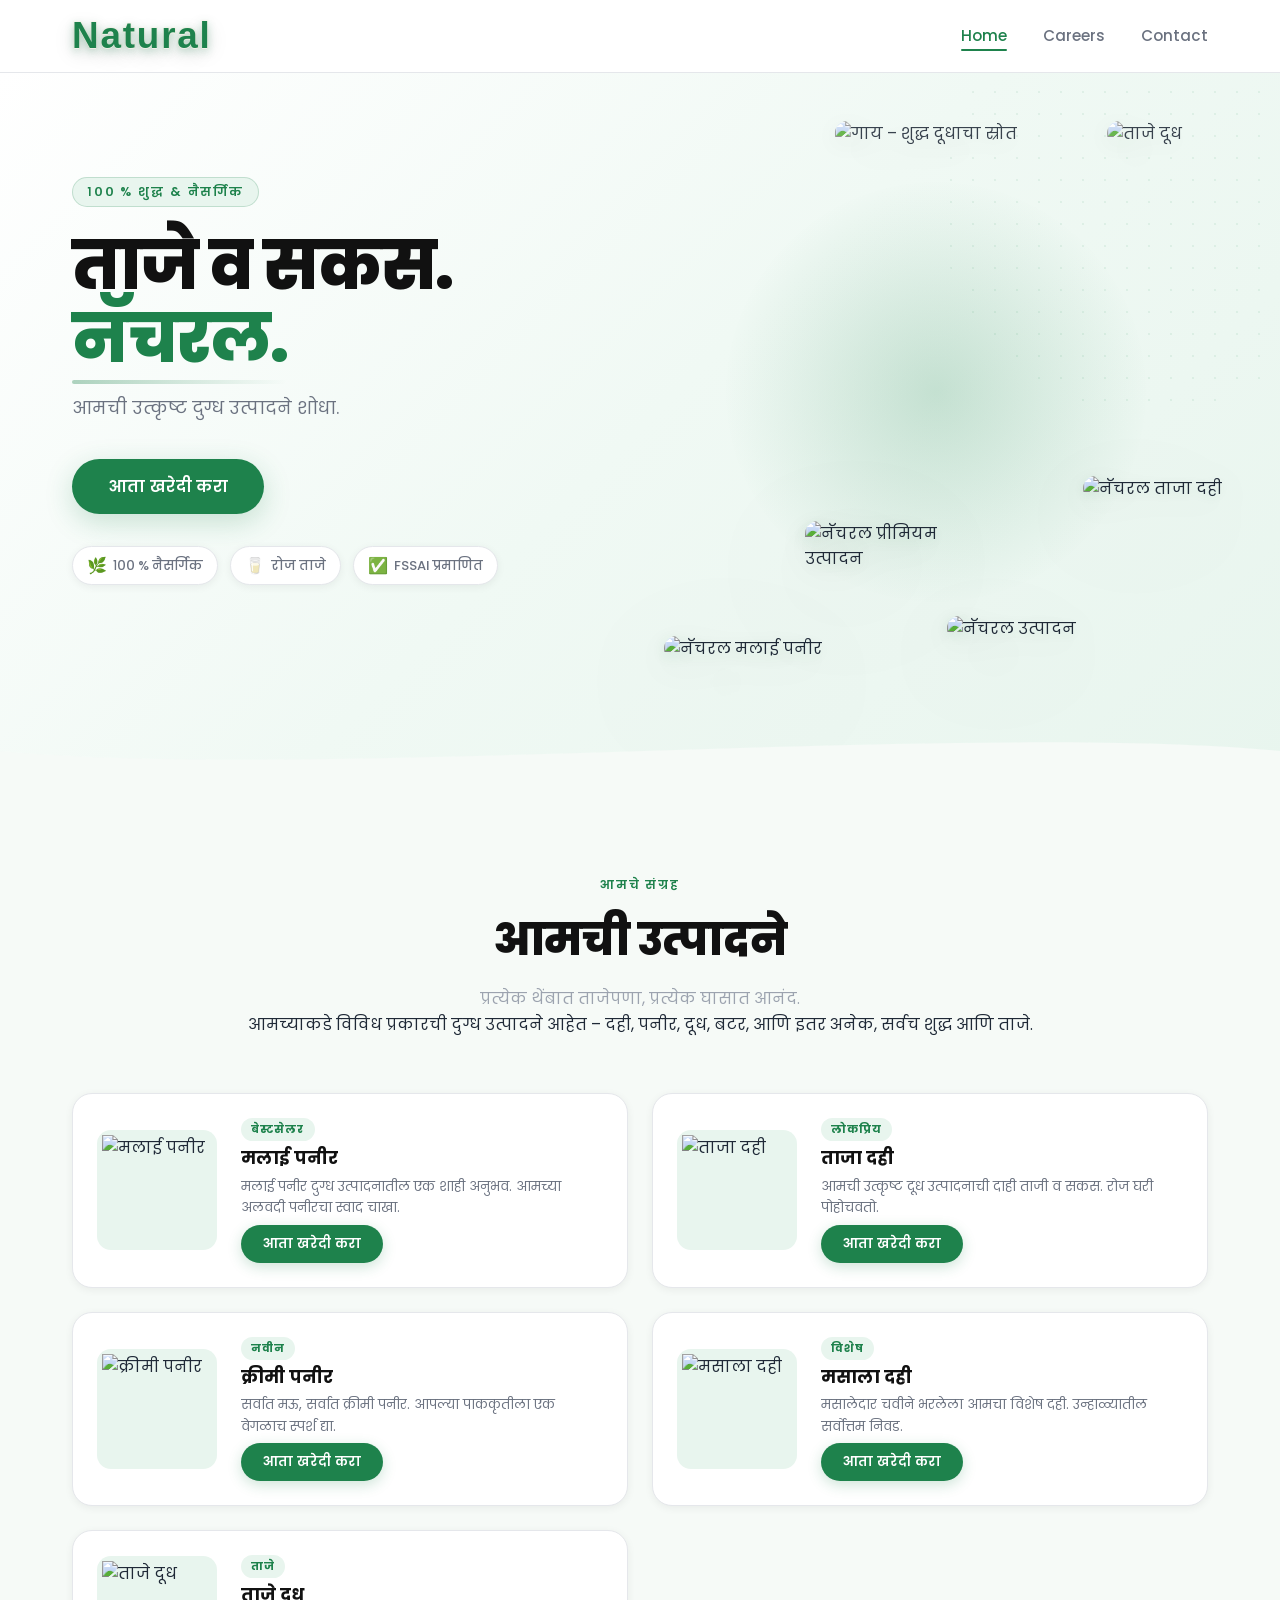
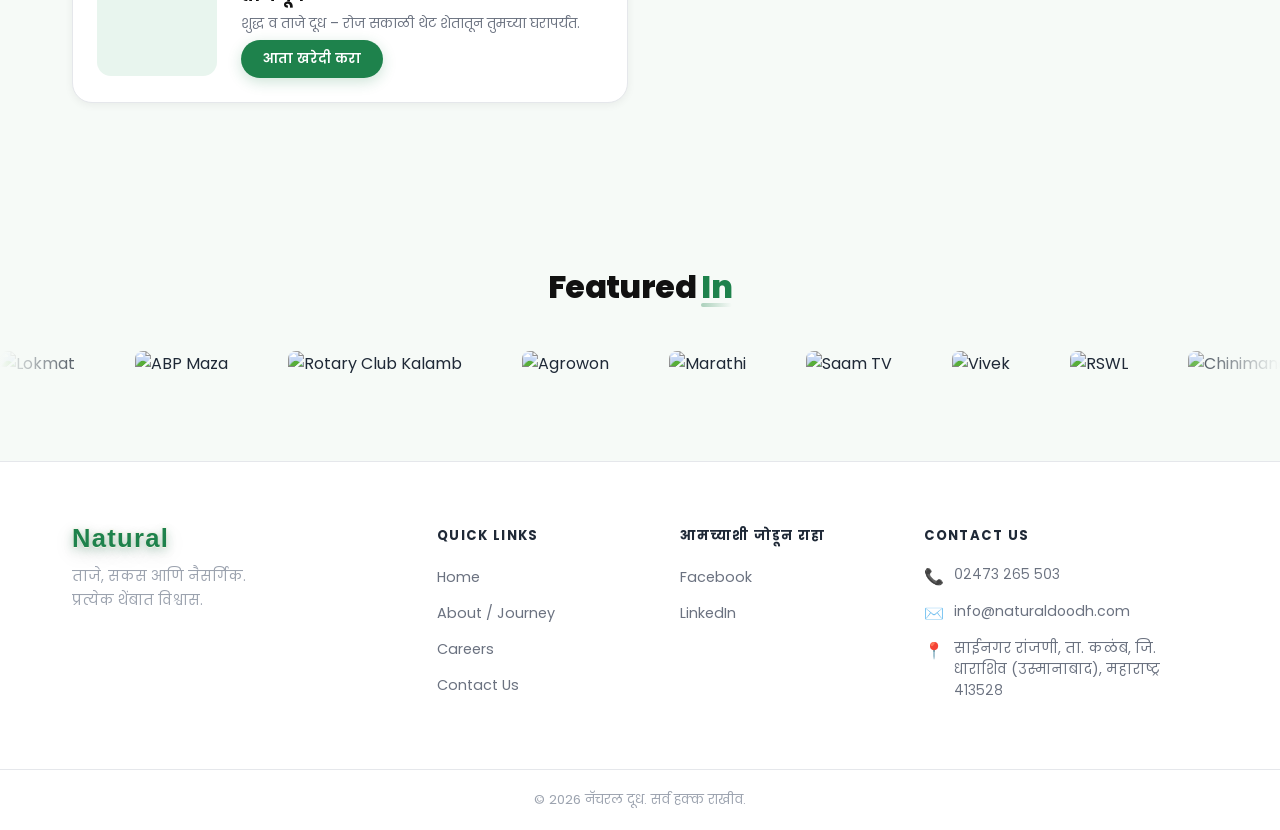
==== index.html @ a3e2d90e "Add files via upload" ====
<!DOCTYPE html>
<html lang="mr">

<head>
  <meta charset="UTF-8" />
  <meta name="viewport" content="width=device-width, initial-scale=1.0" />
  <title>नॅचरल दूध – ताजे व सकस दुग्ध उत्पादने</title>
  <meta name="description"
    content="नॅचरल दूध – ताजे, सकस आणि उत्कृष्ट दुग्ध उत्पादने. मलाई पनीर, ताजा दही आणि बरेच काही." />
  <link rel="preconnect" href="https://fonts.googleapis.com" />
  <link rel="preconnect" href="https://fonts.gstatic.com" crossorigin />
  <link href="https://fonts.googleapis.com/css2?family=Poppins:wght@300;400;500;600;700;800&display=swap"
    rel="stylesheet" />
  <link rel="stylesheet" href="styles.css" />

  <!-- Cloudflare Web Analytics -->
  <script defer src='https://static.cloudflareinsights.com/beacon.min.js'
    data-cf-beacon='{"token": "YOUR_ANALYTICS_TOKEN_HERE"}'></script>
  <!-- End Cloudflare Web Analytics -->
</head>

<body>

  <!-- ═══════════════════════════ HEADER ═══════════════════════════ -->
  <header class="header" id="header">
    <div class="container header-inner">
      <!-- Logo -->
      <a href="#" class="logo-wordmark" aria-label="Natural Milk Home">Natural</a>

      <!-- Nav -->
      <nav class="nav" aria-label="Primary navigation">
        <a href="index.html" class="nav-link active" id="nav-home">Home</a>
        <a href="careers.html" class="nav-link" id="nav-careers">Careers</a>
        <a href="inquiry.html" class="nav-link" id="nav-contact">Contact</a>
      </nav>
    </div>
  </header>

  <main>
    <!-- ═══════════════════════════ HERO ═══════════════════════════ -->
    <section class="hero" id="hero">
      <div class="container hero-inner">

        <!-- Left: Text -->
        <div class="hero-text" id="hero-text">
          <p class="hero-eyebrow">१०० % शुद्ध &amp; नैसर्गिक</p>
          <h1 class="hero-headline">
            ताजे व सकस.<br />
            <span class="hero-headline-accent">नॅचरल.</span>
          </h1>
          <p class="hero-sub">आमची उत्कृष्ट दुग्ध उत्पादने शोधा.</p>
          <a href="inquiry.html" class="btn-primary" id="hero-cta">आता खरेदी करा</a>

          <!-- Trust badges -->
          <div class="hero-badges">
            <div class="badge">
              <span class="badge-icon">🌿</span>
              <span>१०० % नैसर्गिक</span>
            </div>
            <div class="badge">
              <span class="badge-icon">🥛</span>
              <span>रोज ताजे</span>
            </div>
            <div class="badge">
              <span class="badge-icon">✅</span>
              <span>FSSAI प्रमाणित</span>
            </div>
          </div>
        </div>

        <!-- Right: Product imagery – 2 floating pouches + cow deco -->
        <div class="hero-visual" id="hero-visual">
          <!-- Ambient glow -->
          <div class="hero-glow"></div>

          <!-- Cow watermark / decorative element -->
          <div class="cow-deco" id="cow-deco">
            <img src="assets/cow.webp" alt="गाय – शुद्ध दूधाचा स्रोत" id="cow-img" loading="eager" />
          </div>

          <!-- Milk deco – next to cow -->
          <div class="cow-deco milk-deco" id="milk-deco">
            <img src="assets/milk_234.png" alt="ताजे दूध" id="milk-deco-img" loading="eager" />
          </div>

          <!-- Small pouch – back / upper right -->
          <div class="pouch-wrap pouch-small" id="pouch-small-wrap">
            <img src="assets/curd.png" alt="नॅचरल ताजा दही" class="pouch-img" id="pouch-small" loading="eager" />
          </div>

          <!-- Mid pouch – centre, upright -->
          <div class="pouch-wrap pouch-mid" id="pouch-mid-wrap">
            <img src="assets/pp.png" alt="नॅचरल प्रीमियम उत्पादन" class="pouch-img" id="pouch-mid" loading="eager" />
          </div>

          <!-- Extra pouch – 1234.png -->
          <div class="pouch-wrap pouch-extra" id="pouch-extra-wrap">
            <img src="assets/1234.png" alt="नॅचरल उत्पादन" class="pouch-img" id="pouch-extra" loading="eager" />
          </div>

          <!-- Big (primary) pouch – front / lower left -->
          <div class="pouch-wrap pouch-big" id="pouch-big-wrap">
            <img src="assets/malai.png" alt="नॅचरल मलाई पनीर" class="pouch-img" id="pouch-big" loading="eager" />
          </div>
        </div>

      </div>

      <!-- Decorative wave -->
      <div class="hero-wave" aria-hidden="true">
        <svg viewBox="0 0 1440 60" preserveAspectRatio="none" xmlns="http://www.w3.org/2000/svg">
          <path d="M0,30 C360,60 1080,0 1440,30 L1440,60 L0,60 Z" fill="#f6faf7" />
        </svg>
      </div>
    </section>

    <!-- ═══════════════════════════ PRODUCTS ═══════════════════════════ -->
    <section class="products" id="products">
      <div class="container">
        <div class="section-header">
          <p class="section-eyebrow">आमचे संग्रह</p>
          <h2 class="section-title" id="products-title">आमची उत्पादने</h2>
          <p class="section-sub">प्रत्येक थेंबात ताजेपणा, प्रत्येक घासात आनंद.</p>
          <p class="text-sm">आमच्याकडे विविध प्रकारची दुग्ध उत्पादने आहेत – दही, पनीर, दूध, बटर, आणि इतर अनेक, सर्वच
            शुद्ध आणि ताजे.</p>
        </div>

        <div class="products-grid" id="products-grid">

          <!-- Card 1 -->
          <article class="product-card" id="product-1">
            <div class="product-img-wrap">
              <img src="assets/malai.png" alt="मलाई पनीर" class="product-img" loading="lazy" />
            </div>
            <div class="product-info">
              <span class="product-tag">बेस्टसेलर</span>
              <h3 class="product-name">मलाई पनीर</h3>
              <p class="product-desc">मलाई पनीर दुग्ध उत्पादनातील एक शाही अनुभव. आमच्या अलवदी पनीरचा स्वाद चाखा.</p>
              <a href="inquiry.html" class="btn-product" id="buy-malai-paneer-1">आता खरेदी करा</a>
            </div>
          </article>

          <!-- Card 2 -->
          <article class="product-card" id="product-2">
            <div class="product-img-wrap">
              <img src="assets/curd.png" alt="ताजा दही" class="product-img" loading="lazy" />
            </div>
            <div class="product-info">
              <span class="product-tag">लोकप्रिय</span>
              <h3 class="product-name">ताजा दही</h3>
              <p class="product-desc">आमची उत्कृष्ट दूध उत्पादनाची दाही ताजी व सकस. रोज घरी पोहोचवतो.</p>
              <a href="inquiry.html" class="btn-product" id="buy-curd-1">आता खरेदी करा</a>
            </div>
          </article>

          <!-- Card 3 -->
          <article class="product-card" id="product-3">
            <div class="product-img-wrap">
              <img src="assets/malai.png" alt="क्रीमी पनीर" class="product-img" loading="lazy" />
            </div>
            <div class="product-info">
              <span class="product-tag">नवीन</span>
              <h3 class="product-name">क्रीमी पनीर</h3>
              <p class="product-desc">सर्वात मऊ, सर्वात क्रीमी पनीर. आपल्या पाककृतीला एक वेगळाच स्पर्श द्या.</p>
              <a href="inquiry.html" class="btn-product" id="buy-creamy-paneer">आता खरेदी करा</a>
            </div>
          </article>

          <!-- Card 4 -->
          <article class="product-card" id="product-4">
            <div class="product-img-wrap">
              <img src="assets/curd.png" alt="मसाला दही" class="product-img" loading="lazy" />
            </div>
            <div class="product-info">
              <span class="product-tag">विशेष</span>
              <h3 class="product-name">मसाला दही</h3>
              <p class="product-desc">मसालेदार चवीने भरलेला आमचा विशेष दही. उन्हाळ्यातील सर्वोत्तम निवड.</p>
              <a href="inquiry.html" class="btn-product" id="buy-masala-dahi">आता खरेदी करा</a>
            </div>
          </article>

          <!-- Card 5 -->
          <article class="product-card" id="product-5">
            <div class="product-img-wrap">
              <img src="assets/milk_234.png" alt="ताजे दूध" class="product-img" loading="lazy" />
            </div>
            <div class="product-info">
              <span class="product-tag">ताजे</span>
              <h3 class="product-name">ताजे दूध</h3>
              <p class="product-desc">शुद्ध व ताजे दूध – रोज सकाळी थेट शेतातून तुमच्या घरापर्यंत.</p>
              <a href="inquiry.html" class="btn-product" id="buy-milk-234">आता खरेदी करा</a>
            </div>
          </article>

        </div>
      </div>
    </section>
  </main>

  <!-- ═══════════════════════════ FEATURED IN ═══════════════════════════ -->
  <section class="featured-in">
    <div class="container text-center">
      <h2 class="section-title text-center" style="margin-bottom: 40px; font-size: 2rem;">Featured <span
          class="hero-headline-accent">In</span></h2>
    </div>
    <div class="marquee-wrapper">
      <div class="marquee-group">
        <img src="assets/lokmat.jpg" alt="Lokmat" class="featured-logo" />
        <img src="assets/abp_maza.jpg" alt="ABP Maza" class="featured-logo" />
        <img src="assets/rotaryculb_kalamb.jpg" alt="Rotary Club Kalamb" class="featured-logo" />
        <img src="assets/agrowon.jpg" alt="Agrowon" class="featured-logo" />
        <img src="assets/marathi.jpg" alt="Marathi" class="featured-logo" />
        <img src="assets/samtv.jpg" alt="Saam TV" class="featured-logo" />
        <img src="assets/vivek.jpg" alt="Vivek" class="featured-logo" />
        <img src="assets/rswl.jpg" alt="RSWL" class="featured-logo" />
        <img src="assets/chinimandi2.jpg" alt="Chinimandi" class="featured-logo" />
      </div>
      <div class="marquee-group" aria-hidden="true">
        <img src="assets/lokmat.jpg" alt="Lokmat" class="featured-logo" />
        <img src="assets/abp_maza.jpg" alt="ABP Maza" class="featured-logo" />
        <img src="assets/rotaryculb_kalamb.jpg" alt="Rotary Club Kalamb" class="featured-logo" />
        <img src="assets/agrowon.jpg" alt="Agrowon" class="featured-logo" />
        <img src="assets/marathi.jpg" alt="Marathi" class="featured-logo" />
        <img src="assets/samtv.jpg" alt="Saam TV" class="featured-logo" />
        <img src="assets/vivek.jpg" alt="Vivek" class="featured-logo" />
        <img src="assets/rswl.jpg" alt="RSWL" class="featured-logo" />
        <img src="assets/chinimandi2.jpg" alt="Chinimandi" class="featured-logo" />
      </div>
    </div>
  </section>

  <!-- ═══════════════════════════ FOOTER ═══════════════════════════ -->
  <footer class="footer" id="contact">
    <div class="container footer-inner">

      <div class="footer-brand">
        <a href="#" class="logo-wordmark footer-wordmark">Natural</a>
        <p class="footer-tagline">ताजे, सकस आणि नैसर्गिक.<br />प्रत्येक थेंबात विश्वास.</p>
      </div>

      <div class="footer-col">
        <h4 class="footer-heading">Quick Links</h4>
        <ul class="footer-links">
          <li><a href="index.html" id="footer-home">Home</a></li>
          <li><a href="journey.html" id="footer-about">About / Journey</a></li>
          <li><a href="careers.html" id="footer-careers">Careers</a></li>
          <li><a href="inquiry.html" id="footer-contact">Contact Us</a></li>
        </ul>
      </div>

      <div class="footer-col">
        <h4 class="footer-heading">आमच्याशी जोडून राहा</h4>
        <ul class="footer-links">
          <li><a href="https://www.facebook.com/NaturalDairyProduct/" target="_blank" rel="noopener"
              id="footer-facebook">Facebook</a></li>
          <li><a
              href="https://www.linkedin.com/company/natural-sugar-and-allied-industries-ltd-ranjani/?originalSubdomain=in"
              target="_blank" rel="noopener" id="footer-linkedin">LinkedIn</a></li>
        </ul>
      </div>

      <div class="footer-col">
        <h4 class="footer-heading">Contact Us</h4>
        <ul class="footer-contact-list">
          <li>
            <span class="contact-icon">📞</span>
            <a href="tel:02473265503" id="footer-phone">०२४७३ २६५ ५०३</a>
          </li>
          <li>
            <span class="contact-icon">✉️</span>
            <a href="mailto:info@naturaldoodh.com" id="footer-email">info@naturaldoodh.com</a>
          </li>
          <li>
            <span class="contact-icon">📍</span>
            <span>साईनगर रांजणी, ता. कळंब, जि. धाराशिव (उस्मानाबाद), महाराष्ट्र ४१३५२८</span>
          </li>
        </ul>
      </div>

    </div>

    <div class="footer-bottom">
      <div class="container">
        <p>&copy; 2026 नॅचरल दूध. सर्व हक्क राखीव.</p>
      </div>
    </div>
  </footer>

  <!-- Milk Drop Animation Script -->
  <script src="script.js"></script>
</body>

</html>
---- styles.css ----
/* ══════════════════════════════════════════════════
   नॅचरल दूध – Premium Dairy Landing Page Styles
   ══════════════════════════════════════════════════ */

/* ─── TOKENS ─────────────────────────────────────── */
:root {
  --green: #1E824C;
  --green-dark: #166038;
  --green-light: #e8f5ee;
  --green-glow: rgba(30, 130, 76, 0.18);
  --brown: #7C5842;
  --brown-light: #f5ede6;
  --white: #ffffff;
  --off-white: #f6faf7;
  --grey-100: #f3f4f6;
  --grey-200: #e5e7eb;
  --grey-400: #9ca3af;
  --grey-600: #6b7280;
  --grey-800: #1f2937;
  --black: #111111;

  --font: 'Poppins', 'Noto Sans Devanagari', sans-serif;
  --radius-sm: 8px;
  --radius-md: 14px;
  --radius-lg: 20px;
  --radius-pill: 50px;

  --shadow-sm: 0 2px 8px rgba(0, 0, 0, .06);
  --shadow-md: 0 8px 30px rgba(0, 0, 0, .10);
  --shadow-green: 0 8px 28px rgba(30, 130, 76, .22);
  --shadow-float: 0 20px 60px rgba(0, 0, 0, .14), 0 6px 18px rgba(0, 0, 0, .08);

  --transition: 0.28s cubic-bezier(.4, 0, .2, 1);
  --max-w: 1200px;
}

/* ─── RESET & BASE ────────────────────────────────── */
*,
*::before,
*::after {
  box-sizing: border-box;
  margin: 0;
  padding: 0;
}

html {
  scroll-behavior: smooth;
  font-size: 16px;
}

body {
  font-family: var(--font);
  background: var(--white);
  color: var(--grey-800);
  -webkit-font-smoothing: antialiased;
  overflow-x: hidden;
}

img {
  display: block;
  max-width: 100%;
}

a {
  text-decoration: none;
  color: inherit;
}

ul {
  list-style: none;
}

/* ─── CONTAINER ──────────────────────────────────── */
.container {
  width: 100%;
  max-width: var(--max-w);
  margin: 0 auto;
  padding: 0 32px;
}

/* ─── BUTTONS ─────────────────────────────────────── */
.btn-primary {
  display: inline-flex;
  align-items: center;
  gap: 8px;
  padding: 15px 36px;
  background: var(--green);
  color: var(--white);
  border-radius: var(--radius-pill);
  font-size: 1rem;
  font-weight: 600;
  letter-spacing: .02em;
  box-shadow: var(--shadow-green);
  transition: background var(--transition), transform var(--transition), box-shadow var(--transition);
  cursor: pointer;
}

.btn-primary:hover {
  background: var(--green-dark);
  transform: translateY(-2px);
  box-shadow: 0 12px 36px rgba(30, 130, 76, .35);
}

.btn-primary:active {
  transform: translateY(0);
}

.btn-product {
  display: inline-block;
  padding: 9px 22px;
  background: var(--green);
  color: var(--white);
  border-radius: var(--radius-pill);
  font-size: .82rem;
  font-weight: 600;
  letter-spacing: .02em;
  box-shadow: 0 4px 14px rgba(30, 130, 76, .22);
  transition: background var(--transition), transform var(--transition);
  margin-top: auto;
  align-self: flex-start;
}

.btn-product:hover {
  background: var(--green-dark);
  transform: translateY(-2px);
}

/* Vacancy Button & Animation */
.vacancy-btn-wrap {
  margin-top: 32px;
}

.btn-vacancy {
  font-family: Impact, 'Arial Narrow', Arial, sans-serif;
  letter-spacing: 1px;
  font-size: 1.25rem;
  text-transform: uppercase;
  padding: 12px 36px;
  animation: pulseVacancy 2s infinite ease-in-out;
}

@keyframes pulseVacancy {
  0% {
    transform: scale(1);
    box-shadow: 0 0 0 0 rgba(30, 130, 76, 0.4);
  }

  50% {
    transform: scale(1.05);
    box-shadow: 0 0 0 15px rgba(30, 130, 76, 0);
  }

  100% {
    transform: scale(1);
    box-shadow: 0 0 0 0 rgba(30, 130, 76, 0);
  }
}

/* ══════════════════════════════════════════════════
   HEADER
   ══════════════════════════════════════════════════ */
.header {
  position: sticky;
  top: 0;
  z-index: 100;
  background: rgba(255, 255, 255, .88);
  -webkit-backdrop-filter: blur(16px);
  backdrop-filter: blur(16px);
  border-bottom: 1px solid var(--grey-200);
  transition: box-shadow var(--transition);
}

.header:hover {
  box-shadow: var(--shadow-sm);
}

.header-inner {
  display: flex;
  align-items: center;
  justify-content: space-between;
  height: 72px;
}

/* Logo wordmark */
.logo-wordmark {
  font-family: Impact, 'Arial Narrow', Arial, sans-serif;
  font-size: 2.3rem;
  font-weight: 900;
  color: var(--green);
  letter-spacing: .05em;
  line-height: 1;
  text-decoration: none;
  /* Milky white border around letters */
  -webkit-text-stroke: 2.5px rgba(255, 252, 245, 0.95);
  paint-order: stroke fill;
  /* Layered drop shadow for depth */
  text-shadow:
    0 1px 0 rgba(255, 252, 245, 0.6),
    0 3px 8px rgba(30, 130, 76, 0.35),
    0 6px 20px rgba(0, 0, 0, 0.18);
  transition: color var(--transition), text-shadow var(--transition);
}

.logo-wordmark:hover {
  color: var(--green-dark);
  text-shadow:
    0 1px 0 rgba(255, 252, 245, 0.6),
    0 4px 12px rgba(30, 130, 76, 0.45),
    0 8px 24px rgba(0, 0, 0, 0.22);
}

.footer-wordmark {
  font-size: 1.6rem;
  display: inline-block;
  margin-bottom: 12px;
}

.logo-icon {
  flex-shrink: 0;
  filter: drop-shadow(0 2px 6px rgba(30, 130, 76, .25));
}

.logo-text {
  display: flex;
  flex-direction: column;
  line-height: 1.1;
}

.logo-main {
  font-size: 1.2rem;
  font-weight: 800;
  color: var(--green);
  letter-spacing: -.01em;
}

.logo-sub {
  font-size: .78rem;
  font-weight: 500;
  color: var(--brown);
  letter-spacing: .04em;
  text-transform: uppercase;
}

/* Nav */
.nav {
  display: flex;
  align-items: center;
  gap: 36px;
}

.nav-link {
  font-size: .95rem;
  font-weight: 500;
  color: var(--grey-600);
  position: relative;
  padding-bottom: 2px;
  transition: color var(--transition);
}

.nav-link::after {
  content: '';
  position: absolute;
  bottom: -2px;
  left: 0;
  width: 0;
  height: 2px;
  border-radius: 2px;
  background: var(--green);
  transition: width var(--transition);
}

.nav-link:hover,
.nav-link.active {
  color: var(--green);
}

.nav-link:hover::after,
.nav-link.active::after {
  width: 100%;
}

/* ══════════════════════════════════════════════════
   HERO
   ══════════════════════════════════════════════════ */
.hero {
  position: relative;
  background: linear-gradient(135deg, #ffffff 0%, #f0f9f4 50%, #e8f5ee 100%);
  padding: 28px 0 0;
  overflow: hidden;
}

.hero-inner {
  display: grid;
  grid-template-columns: 1fr 1fr;
  align-items: center;
  gap: 48px;
  min-height: 580px;
  padding-bottom: 60px;
}

/* Hero Text */
.hero-eyebrow {
  display: inline-block;
  font-size: .78rem;
  font-weight: 600;
  letter-spacing: .15em;
  text-transform: uppercase;
  color: var(--green);
  background: var(--green-light);
  border: 1px solid rgba(30, 130, 76, .2);
  padding: 5px 14px;
  border-radius: var(--radius-pill);
  margin-bottom: 22px;
}

.hero-headline {
  font-size: clamp(2.6rem, 5.5vw, 4.2rem);
  font-weight: 800;
  line-height: 1.1;
  color: var(--black);
  letter-spacing: -.02em;
  margin-bottom: 18px;
}

.hero-headline-accent {
  color: var(--green);
  position: relative;
}

.hero-headline-accent::after {
  content: '';
  position: absolute;
  bottom: 2px;
  left: 0;
  width: 100%;
  height: 4px;
  background: linear-gradient(90deg, var(--green), transparent);
  border-radius: 4px;
  opacity: .35;
}

.hero-sub {
  font-size: 1.1rem;
  color: var(--grey-600);
  font-weight: 400;
  margin-bottom: 36px;
  line-height: 1.65;
  max-width: 420px;
}

/* Trust badges */
.hero-badges {
  display: flex;
  flex-wrap: wrap;
  gap: 12px;
  margin-top: 32px;
}

.badge {
  display: flex;
  align-items: center;
  gap: 6px;
  font-size: .82rem;
  font-weight: 500;
  color: var(--grey-600);
  background: var(--white);
  border: 1px solid var(--grey-200);
  border-radius: var(--radius-pill);
  padding: 6px 14px;
  box-shadow: var(--shadow-sm);
}

.badge-icon {
  font-size: 1rem;
}

/* ─── HERO VISUAL: 2 floating pouches + cow deco ──── */
.hero-visual {
  position: relative;
  display: flex;
  align-items: flex-end;
  justify-content: center;
  height: 560px;
  perspective: 1200px;
}

/* Ambient radial glow behind products */
.hero-glow {
  position: absolute;
  width: 420px;
  height: 420px;
  background: radial-gradient(ellipse,
      rgba(30, 130, 76, .20) 0%,
      rgba(30, 130, 76, .06) 50%,
      transparent 72%);
  border-radius: 50%;
  top: 52%;
  left: 50%;
  transform: translate(-50%, -50%);
  pointer-events: none;
  animation: pulseGlow 4.5s ease-in-out infinite;
  z-index: 0;
}

@keyframes pulseGlow {

  0%,
  100% {
    opacity: .75;
    transform: translate(-50%, -50%) scale(1);
  }

  50% {
    opacity: 1;
    transform: translate(-50%, -50%) scale(1.14);
  }
}

/* ── Cow decorative element ─────────────────────── */
.cow-deco {
  position: absolute;
  top: 20px;
  left: 50%;
  transform: translateX(-46%);
  z-index: 1;
  animation: floatCow 6s ease-in-out infinite;
  pointer-events: none;
}

.cow-deco img {
  width: 220px;
  object-fit: contain;
  opacity: 0.88;
  filter:
    drop-shadow(0 18px 40px rgba(30, 130, 76, .18)) drop-shadow(0 6px 14px rgba(0, 0, 0, .10));
  border-radius: 18px;
}

@keyframes floatCow {

  0%,
  100% {
    transform: translateX(-46%) translateY(0px) rotate(-1deg);
  }

  50% {
    transform: translateX(-46%) translateY(-10px) rotate(1deg);
  }
}

/* ── Milk deco – beside the cow ─────────────────── */
.milk-deco {
  top: 20px;
  left: 50%;
  transform: translateX(95%);
  animation-name: floatMilkDeco;
  animation-duration: 6.4s;
  animation-delay: 0.6s;
}

.milk-deco img {
  width: 180px;
}

@keyframes floatMilkDeco {

  0%,
  100% {
    transform: translateX(95%) translateY(0px) rotate(1deg);
  }

  50% {
    transform: translateX(95%) translateY(-10px) rotate(-1deg);
  }
}

/* ── Shared pouch wrapper ───────────────────────── */
.pouch-wrap {
  position: absolute;
  bottom: 0;
  transform-origin: bottom center;
}

/* ── BIG pouch – slot 1 of 4, far left ─────────────
   malai.png · largest · bottom: 0 (lowest) */
.pouch-big {
  left: 0%;
  bottom: 0;
  z-index: 4;
  animation: floatBig 5s ease-in-out infinite;
}

.pouch-big .pouch-img {
  width: 200px;
  filter:
    drop-shadow(0 36px 64px rgba(0, 0, 0, .28)) drop-shadow(0 12px 24px rgba(0, 0, 0, .16)) drop-shadow(0 4px 8px rgba(30, 130, 76, .12));
  border-radius: 14px;
}

@keyframes floatBig {

  0%,
  100% {
    transform: translateY(0px) rotate(-3deg);
  }

  50% {
    transform: translateY(-20px) rotate(-1deg);
  }
}

/* ── SMALL pouch – slot 4 of 4, far right ─────────
   curd.png · raised higher & bigger in proportion */
.pouch-small {
  left: 77%;
  bottom: 160px;
  z-index: 1;
  animation: floatSmall 5.6s ease-in-out infinite 0.8s;
}

.pouch-small .pouch-img {
  width: 195px;
  filter:
    drop-shadow(0 30px 56px rgba(0, 0, 0, .24)) drop-shadow(0 10px 20px rgba(0, 0, 0, .13)) drop-shadow(0 3px 6px rgba(30, 130, 76, .10));
  border-radius: 14px;
}

@keyframes floatSmall {

  0%,
  100% {
    transform: translateY(0px) rotate(8deg);
  }

  50% {
    transform: translateY(-14px) rotate(10deg);
  }
}

/* ── MID pouch – slot 2 of 4, left-centre ─────────
   pp.png · raised high (bottom: 90px) */
.pouch-mid {
  left: 26%;
  bottom: 90px;
  z-index: 3;
  animation: floatMid 4.8s ease-in-out infinite 1.4s;
}

.pouch-mid .pouch-img {
  width: 175px;
  filter:
    drop-shadow(0 30px 56px rgba(0, 0, 0, .25)) drop-shadow(0 10px 20px rgba(0, 0, 0, .14)) drop-shadow(0 4px 8px rgba(30, 130, 76, .11));
  border-radius: 13px;
}

@keyframes floatMid {

  0%,
  100% {
    transform: translateY(0px) rotate(-1deg);
  }

  50% {
    transform: translateY(-18px) rotate(1deg);
  }
}

/* ── EXTRA pouch – slot 3 of 4, right-centre ──────
   1234.png · low again (bottom: 20px) */
.pouch-extra {
  left: 52%;
  bottom: 20px;
  z-index: 2;
  animation: floatExtra 5.2s ease-in-out infinite 2s;
}

.pouch-extra .pouch-img {
  width: 165px;
  filter:
    drop-shadow(0 28px 52px rgba(0, 0, 0, .24)) drop-shadow(0 9px 18px rgba(0, 0, 0, .13)) drop-shadow(0 3px 7px rgba(30, 130, 76, .10));
  border-radius: 12px;
}

@keyframes floatExtra {

  0%,
  100% {
    transform: translateY(0px) rotate(5deg);
  }

  50% {
    transform: translateY(-14px) rotate(3deg);
  }
}

/* Decorative dots pattern */
.hero::before {
  content: '';
  position: absolute;
  right: -80px;
  top: -80px;
  width: 420px;
  height: 420px;
  background-image: radial-gradient(circle, rgba(30, 130, 76, .08) 1.5px, transparent 1.5px);
  background-size: 22px 22px;
  border-radius: 50%;
  pointer-events: none;
}

/* Hero Wave */
.hero-wave {
  position: relative;
  margin-top: 0;
  line-height: 0;
}

.hero-wave svg {
  width: 100%;
  height: 60px;
  display: block;
}

/* ══════════════════════════════════════════════════
   PRODUCTS
   ══════════════════════════════════════════════════ */
.products {
  background: var(--off-white);
  padding: 90px 0 100px;
}

/* Section Header */
.section-header {
  text-align: center;
  margin-bottom: 56px;
}

.section-eyebrow {
  display: inline-block;
  font-size: .78rem;
  font-weight: 600;
  letter-spacing: .15em;
  text-transform: uppercase;
  color: var(--green);
  margin-bottom: 12px;
}

.section-title {
  font-size: clamp(1.9rem, 4vw, 2.8rem);
  font-weight: 800;
  color: var(--black);
  letter-spacing: -.02em;
  margin-bottom: 12px;
}

.section-sub {
  font-size: 1rem;
  color: var(--grey-400);
  max-width: 460px;
  margin: 0 auto;
  line-height: 1.7;
}

/* Products Grid: 2 columns */
.products-grid {
  display: grid;
  grid-template-columns: 1fr 1fr;
  gap: 24px;
}

/* Product Card — horizontal layout */
.product-card {
  display: flex;
  align-items: center;
  gap: 24px;
  background: var(--white);
  border-radius: var(--radius-lg);
  padding: 24px;
  box-shadow: var(--shadow-sm);
  border: 1px solid var(--grey-200);
  transition: transform var(--transition), box-shadow var(--transition);
  overflow: hidden;
  position: relative;
}

.product-card::before {
  content: '';
  position: absolute;
  top: 0;
  left: 0;
  width: 4px;
  height: 100%;
  background: linear-gradient(180deg, var(--green), transparent);
  border-radius: 4px 0 0 4px;
  opacity: 0;
  transition: opacity var(--transition);
}

.product-card:hover {
  transform: translateY(-6px);
  box-shadow: var(--shadow-md), 0 0 0 1px rgba(30, 130, 76, .12);
}

.product-card:hover::before {
  opacity: 1;
}

.product-img-wrap {
  flex-shrink: 0;
  width: 120px;
  height: 120px;
  border-radius: var(--radius-md);
  background: var(--green-light);
  display: flex;
  align-items: center;
  justify-content: center;
  overflow: hidden;
  transition: transform var(--transition);
}

.product-card:hover .product-img-wrap {
  transform: scale(1.04);
}

.product-img {
  width: 110px;
  height: 110px;
  object-fit: contain;
  transition: transform var(--transition);
}

.product-card:hover .product-img {
  transform: scale(1.07);
}

.product-info {
  display: flex;
  flex-direction: column;
  gap: 6px;
  flex: 1;
  min-width: 0;
}

.product-tag {
  display: inline-block;
  font-size: .7rem;
  font-weight: 700;
  letter-spacing: .1em;
  text-transform: uppercase;
  color: var(--green);
  background: var(--green-light);
  border-radius: var(--radius-pill);
  padding: 3px 10px;
  align-self: flex-start;
}

.product-name {
  font-size: 1.1rem;
  font-weight: 700;
  color: var(--black);
  line-height: 1.3;
}

.product-desc {
  font-size: .83rem;
  color: var(--grey-600);
  line-height: 1.6;
  display: -webkit-box;
  -webkit-line-clamp: 2;
  -webkit-box-orient: vertical;
  overflow: hidden;
}

/* ══════════════════════════════════════════════════
   FOOTER
   ══════════════════════════════════════════════════ */
.footer {
  background: var(--white);
  border-top: 1px solid var(--grey-200);
  padding-top: 64px;
}

.footer-inner {
  display: grid;
  grid-template-columns: 1.6fr 1fr 1fr 1.4fr;
  gap: 40px;
  padding-bottom: 56px;
}

.footer-brand .logo {
  margin-bottom: 16px;
}

.footer-tagline {
  font-size: .88rem;
  color: var(--grey-400);
  line-height: 1.75;
}

.footer-heading {
  font-size: .82rem;
  font-weight: 700;
  letter-spacing: .1em;
  text-transform: uppercase;
  color: var(--grey-800);
  margin-bottom: 18px;
}

.footer-links li+li {
  margin-top: 11px;
}

.footer-links a {
  font-size: .9rem;
  color: var(--grey-600);
  transition: color var(--transition);
}

.footer-links a:hover {
  color: var(--green);
}

.footer-contact-list li {
  display: flex;
  align-items: flex-start;
  gap: 10px;
  font-size: .88rem;
  color: var(--grey-600);
  margin-bottom: 12px;
}

.footer-contact-list a {
  color: var(--grey-600);
  transition: color var(--transition);
}

.footer-contact-list a:hover {
  color: var(--green);
}

.contact-icon {
  flex-shrink: 0;
  font-size: 1rem;
}

.footer-bottom {
  border-top: 1px solid var(--grey-200);
  padding: 20px 0;
}

.footer-bottom p {
  font-size: .82rem;
  color: var(--grey-400);
  text-align: center;
}

/* ══════════════════════════════════════════════════
   INNER PAGES: PAGE HERO
   ══════════════════════════════════════════════════ */
.page-hero {
  position: relative;
  background: linear-gradient(135deg, #ffffff 0%, #f0f9f4 50%, #e8f5ee 100%);
  padding: 60px 0 0;
  overflow: hidden;
}

/* ══════════════════════════════════════════════════
   INQUIRY PAGE
   ══════════════════════════════════════════════════ */
.contact-section {
  padding: 80px 0 100px;
  background: var(--off-white);
}

.contact-grid {
  display: grid;
  grid-template-columns: 1.3fr 1fr;
  gap: 40px;
}

.contact-info-card,
.contact-form-card {
  background: var(--white);
  border-radius: var(--radius-lg);
  padding: 40px;
  box-shadow: var(--shadow-sm);
  border: 1px solid var(--grey-200);
}

.form-title {
  font-size: 1.8rem;
  font-weight: 800;
  color: var(--black);
  margin-bottom: 12px;
}

.form-desc {
  font-size: .95rem;
  color: var(--grey-600);
  margin-bottom: 32px;
  line-height: 1.6;
}

.contact-detail-list {
  display: flex;
  flex-direction: column;
  gap: 24px;
}

.detail-item {
  display: flex;
  align-items: flex-start;
  gap: 16px;
}

.detail-icon {
  font-size: 1.5rem;
  background: var(--green-light);
  width: 48px;
  height: 48px;
  display: flex;
  align-items: center;
  justify-content: center;
  border-radius: 50%;
  flex-shrink: 0;
}

.detail-item h4 {
  font-size: 1rem;
  font-weight: 600;
  color: var(--grey-800);
  margin-bottom: 4px;
}

.detail-item p,
.detail-item a {
  font-size: .9rem;
  color: var(--grey-600);
  line-height: 1.6;
}

.detail-item a:hover {
  color: var(--green);
}

/* Forms */
.inquiry-form {
  display: flex;
  flex-direction: column;
  gap: 20px;
}

.form-row {
  display: grid;
  grid-template-columns: 1fr 1fr;
  gap: 20px;
}

.form-group {
  display: flex;
  flex-direction: column;
  gap: 8px;
}

.form-group label {
  font-size: .88rem;
  font-weight: 600;
  color: var(--grey-800);
}

.form-group input,
.form-group select,
.form-group textarea {
  width: 100%;
  padding: 14px 16px;
  border: 1px solid var(--grey-200);
  border-radius: var(--radius-sm);
  background: var(--off-white);
  font-family: inherit;
  font-size: .95rem;
  color: var(--grey-800);
  outline: none;
  transition: border-color var(--transition), box-shadow var(--transition), background var(--transition);
}

.form-group input:focus,
.form-group select:focus,
.form-group textarea:focus {
  background: var(--white);
  border-color: var(--green);
  box-shadow: 0 0 0 4px var(--green-glow);
}

.w-full {
  width: 100%;
  justify-content: center;
  margin-top: 10px;
}

/* ══════════════════════════════════════════════════
   CAREERS PAGE
   ══════════════════════════════════════════════════ */
.careers-section {
  padding: 80px 0 100px;
  background: var(--off-white);
}

.careers-header {
  margin-bottom: 48px;
}

.jobs-grid {
  display: grid;
  grid-template-columns: repeat(auto-fill, minmax(340px, 1fr));
  gap: 24px;
  margin-bottom: 80px;
}

.job-card {
  background: var(--white);
  border-radius: var(--radius-lg);
  padding: 32px;
  box-shadow: var(--shadow-sm);
  border: 1px solid var(--grey-200);
  display: flex;
  flex-direction: column;
  transition: transform var(--transition), box-shadow var(--transition);
}

.job-card:hover {
  transform: translateY(-6px);
  box-shadow: var(--shadow-md), 0 0 0 1px rgba(30, 130, 76, .12);
}

.job-card-header {
  display: flex;
  justify-content: space-between;
  align-items: center;
  margin-bottom: 20px;
}

.job-location {
  font-size: .85rem;
  font-weight: 500;
  color: var(--grey-600);
}

.job-title {
  font-size: 1.3rem;
  font-weight: 700;
  color: var(--black);
  margin-bottom: 12px;
  line-height: 1.3;
}

.job-desc {
  font-size: .95rem;
  color: var(--grey-600);
  margin-bottom: 24px;
  line-height: 1.6;
  flex: 1;
}

.job-card-footer {
  display: flex;
  justify-content: space-between;
  align-items: center;
  border-top: 1px solid var(--grey-200);
  padding-top: 20px;
}

.job-type {
  font-size: .85rem;
  font-weight: 600;
  color: var(--brown);
  background: var(--brown-light);
  padding: 4px 12px;
  border-radius: var(--radius-pill);
}

/* Values Grid */
.values-grid {
  display: grid;
  grid-template-columns: repeat(3, 1fr);
  gap: 32px;
}

.value-item {
  text-align: center;
  background: var(--white);
  padding: 40px 32px;
  border-radius: var(--radius-lg);
  box-shadow: var(--shadow-sm);
}

.value-icon {
  font-size: 3rem;
  margin-bottom: 20px;
}

.value-item h4 {
  font-size: 1.2rem;
  font-weight: 700;
  margin-bottom: 12px;
  color: var(--black);
}

.value-item p {
  font-size: .95rem;
  color: var(--grey-600);
  line-height: 1.6;
}

/* Utilities */
.text-center {
  text-align: center;
}

.ml-auto {
  margin-left: auto;
}

.mr-auto {
  margin-right: auto;
}

.mt-10 {
  margin-top: 10px;
}

.mt-40 {
  margin-top: 40px;
}

.mb-40 {
  margin-bottom: 40px;
}

.py-40 {
  padding-top: 40px;
  padding-bottom: 40px;
}

.max-w-500 {
  max-width: 500px;
}

.d-block {
  display: block;
}

.text-grey-600 {
  color: var(--grey-600);
}

.font-medium {
  font-weight: 500;
}

.link-green-bold {
  color: var(--green);
  text-decoration: underline;
  font-weight: 600;
}

.link-green-bold:hover {
  color: var(--green-dark);
}

/* ══════════════════════════════════════════════════
   JOURNEY PAGE
   ══════════════════════════════════════════════════ */
.journey-section {
  padding: 80px 0 100px;
  background: var(--off-white);
}

.journey-card {
  background: var(--white);
  border-radius: var(--radius-lg);
  padding: 56px;
  box-shadow: var(--shadow-sm);
  border: 1px solid var(--grey-200);
}

.journey-title {
  font-size: clamp(1.6rem, 3vw, 2.2rem);
  font-weight: 800;
  color: var(--green);
  margin-bottom: 24px;
  line-height: 1.3;
}

.journey-subtitle {
  font-size: 1.3rem;
  font-weight: 700;
  color: var(--black);
  margin-bottom: 16px;
}

.journey-text {
  font-size: 1.05rem;
  color: var(--grey-600);
  line-height: 1.8;
}

.border-bottom {
  padding-bottom: 32px;
  border-bottom: 1px solid var(--grey-200);
  margin-bottom: 32px;
}

.journey-grid {
  display: grid;
  grid-template-columns: 1fr 1fr;
  gap: 40px;
}

.journey-grid-item {
  background: var(--off-white);
  padding: 32px;
  border-radius: var(--radius-md);
  border: 1px solid var(--grey-200);
  transition: transform var(--transition), box-shadow var(--transition);
}

.journey-grid-item:hover {
  transform: translateY(-4px);
  box-shadow: var(--shadow-sm);
}

.journey-icon {
  font-size: 2.5rem;
  margin-bottom: 16px;
}

.journey-box {
  background: linear-gradient(135deg, #f0f9f4 0%, #e8f5ee 100%);
  padding: 40px;
  border-radius: var(--radius-md);
  border: 1px solid rgba(30, 130, 76, 0.15);
}

.journey-list {
  display: grid;
  grid-template-columns: 1fr 1fr;
  gap: 16px;
  max-width: 800px;
  margin: 0 auto;
}

.journey-list li {
  display: flex;
  align-items: center;
  gap: 12px;
  font-size: 1.05rem;
  font-weight: 500;
  color: var(--grey-800);
}

.journey-list-icon {
  font-size: 1.2rem;
}

.journey-quote {
  position: relative;
  max-width: 800px;
  margin-left: auto;
  margin-right: auto;
}

.journey-quote::before {
  content: '“';
  position: absolute;
  top: -40px;
  left: 50%;
  transform: translateX(-50%);
  font-size: 6rem;
  font-family: serif;
  color: var(--green-light);
  z-index: 0;
}

.journey-quote-text {
  font-size: 1.2rem;
  font-weight: 500;
  color: var(--grey-800);
  line-height: 1.6;
  font-style: italic;
  position: relative;
  z-index: 1;
}

/* ══════════════════════════════════════════════════
   FEATURED IN MARQUEE
   ══════════════════════════════════════════════════ */
.featured-in {
  padding: 60px 0;
  background: var(--off-white);
}

.marquee-wrapper {
  overflow: hidden;
  white-space: nowrap;
  display: flex;
  position: relative;
  width: 100%;
}

.marquee-wrapper::before,
.marquee-wrapper::after {
  content: '';
  position: absolute;
  top: 0;
  width: 100px;
  height: 100%;
  z-index: 2;
  pointer-events: none;
}

.marquee-wrapper::before {
  left: 0;
  background: linear-gradient(to right, var(--off-white) 0%, transparent 100%);
}

.marquee-wrapper::after {
  right: 0;
  background: linear-gradient(to left, var(--off-white) 0%, transparent 100%);
}

.marquee-group {
  display: flex;
  align-items: center;
  gap: 60px;
  padding-right: 60px;
  animation: scrollMarquee 35s linear infinite;
  flex-shrink: 0;
}

.featured-logo {
  height: 50px;
  width: auto;
  object-fit: contain;
  border-radius: var(--radius-sm);
  transition: transform var(--transition);
}

.featured-logo:hover {
  transform: scale(1.05);
}

@keyframes scrollMarquee {
  0% {
    transform: translateX(0);
  }

  100% {
    transform: translateX(-100%);
  }
}

/* ══════════════════════════════════════════════════
   RESPONSIVE
   ══════════════════════════════════════════════════ */
@media (max-width: 1024px) {
  .footer-inner {
    grid-template-columns: 1fr 1fr;
    gap: 32px;
  }
}

@media (max-width: 800px) {
  .contact-grid {
    grid-template-columns: 1fr;
  }

  .form-row {
    grid-template-columns: 1fr;
  }

  .values-grid {
    grid-template-columns: 1fr;
  }

  .hero-inner {
    grid-template-columns: 1fr;
    text-align: center;
    min-height: unset;
    padding-bottom: 40px;
  }

  .hero-visual {
    height: 380px;
    order: -1;
  }

  .hero-sub {
    max-width: 100%;
  }

  .hero-badges {
    justify-content: center;
  }

  .hero-headline-accent::after {
    left: 50%;
    transform: translateX(-50%);
  }

  /* ── Mobile: cow & milk side by side at top ── */
  .cow-deco {
    top: 8px;
    left: 50%;
    transform: translateX(-110%);
    animation: none;
  }

  .cow-deco img {
    width: 140px;
  }

  .milk-deco {
    top: 8px;
    left: 50%;
    transform: translateX(10%);
    animation: none;
  }

  .milk-deco img {
    width: 128px;
  }

  /* ── Mobile: pouch positions ── */
  .pouch-big {
    left: 2%;
    bottom: 0;
  }

  .pouch-big .pouch-img {
    width: 130px;
  }

  .pouch-mid {
    left: 28%;
    bottom: 60px;
  }

  .pouch-mid .pouch-img {
    width: 115px;
  }

  .pouch-extra {
    left: 52%;
    bottom: 10px;
  }

  .pouch-extra .pouch-img {
    width: 110px;
  }

  .pouch-small {
    left: 72%;
    bottom: 100px;
  }

  .pouch-small .pouch-img {
    width: 118px;
  }

  .products-grid {
    grid-template-columns: 1fr;
  }

  .footer-inner {
    grid-template-columns: 1fr;
    text-align: center;
  }

  .footer-contact-list li {
    justify-content: center;
  }

  .journey-card {
    padding: 32px 24px;
  }

  .journey-grid {
    grid-template-columns: 1fr;
    gap: 24px;
  }

  .journey-list {
    grid-template-columns: 1fr;
  }

  .marquee-group {
    gap: 40px;
    padding-right: 40px;
  }

  .featured-logo {
    height: 40px;
  }
}

@media (max-width: 540px) {
  .container {
    padding: 0 18px;
  }

  .hero {
    padding: 16px 0 0;
  }

  .hero-visual {
    height: 300px;
  }

  /* ── Small phone: cow & milk smaller, stacked ── */
  .cow-deco {
    transform: translateX(-115%);
  }

  .cow-deco img {
    width: 110px;
  }

  .milk-deco {
    transform: translateX(15%);
  }

  .milk-deco img {
    width: 100px;
  }

  /* ── Small phone: pouch sizes ── */
  .pouch-big .pouch-img {
    width: 100px;
  }

  .pouch-mid {
    left: 30%;
    bottom: 40px;
  }

  .pouch-mid .pouch-img {
    width: 90px;
  }

  .pouch-extra {
    left: 55%;
    bottom: 5px;
  }

  .pouch-extra .pouch-img {
    width: 88px;
  }

  .pouch-small {
    left: 74%;
    bottom: 70px;
  }

  .pouch-small .pouch-img {
    width: 92px;
  }

  .btn-primary {
    width: 100%;
    justify-content: center;
  }

  .products {
    padding: 60px 0 70px;
  }

  .nav {
    gap: 20px;
  }

  .footer-inner {
    gap: 28px;
  }

  .marquee-group {
    gap: 30px;
    padding-right: 30px;
  }

  .featured-logo {
    height: 30px;
  }
}

/* ═══════════════════════════ MILK DROP ANIMATION ═══════════════════════════ */
.milk-drop {
  position: fixed;
  background-color: #e3f2fd;
  /* Light blue color to make it visible */
  border-radius: 50%;
  pointer-events: none;
  z-index: 99999;
  box-shadow: 0 0 8px rgba(33, 150, 243, 0.4), 0 2px 5px rgba(0, 0, 0, 0.2);
  transform-origin: center;
  animation: milk-splash var(--duration, 0.6s) cubic-bezier(0.25, 0.46, 0.45, 0.94) forwards;
}

@keyframes milk-splash {
  0% {
    transform: translate(-50%, -50%) scale(1);
    opacity: 1;
  }

  100% {
    transform: translate(calc(-50% + var(--tx)), calc(-50% + var(--ty))) scale(0);
    opacity: 0;
  }
}
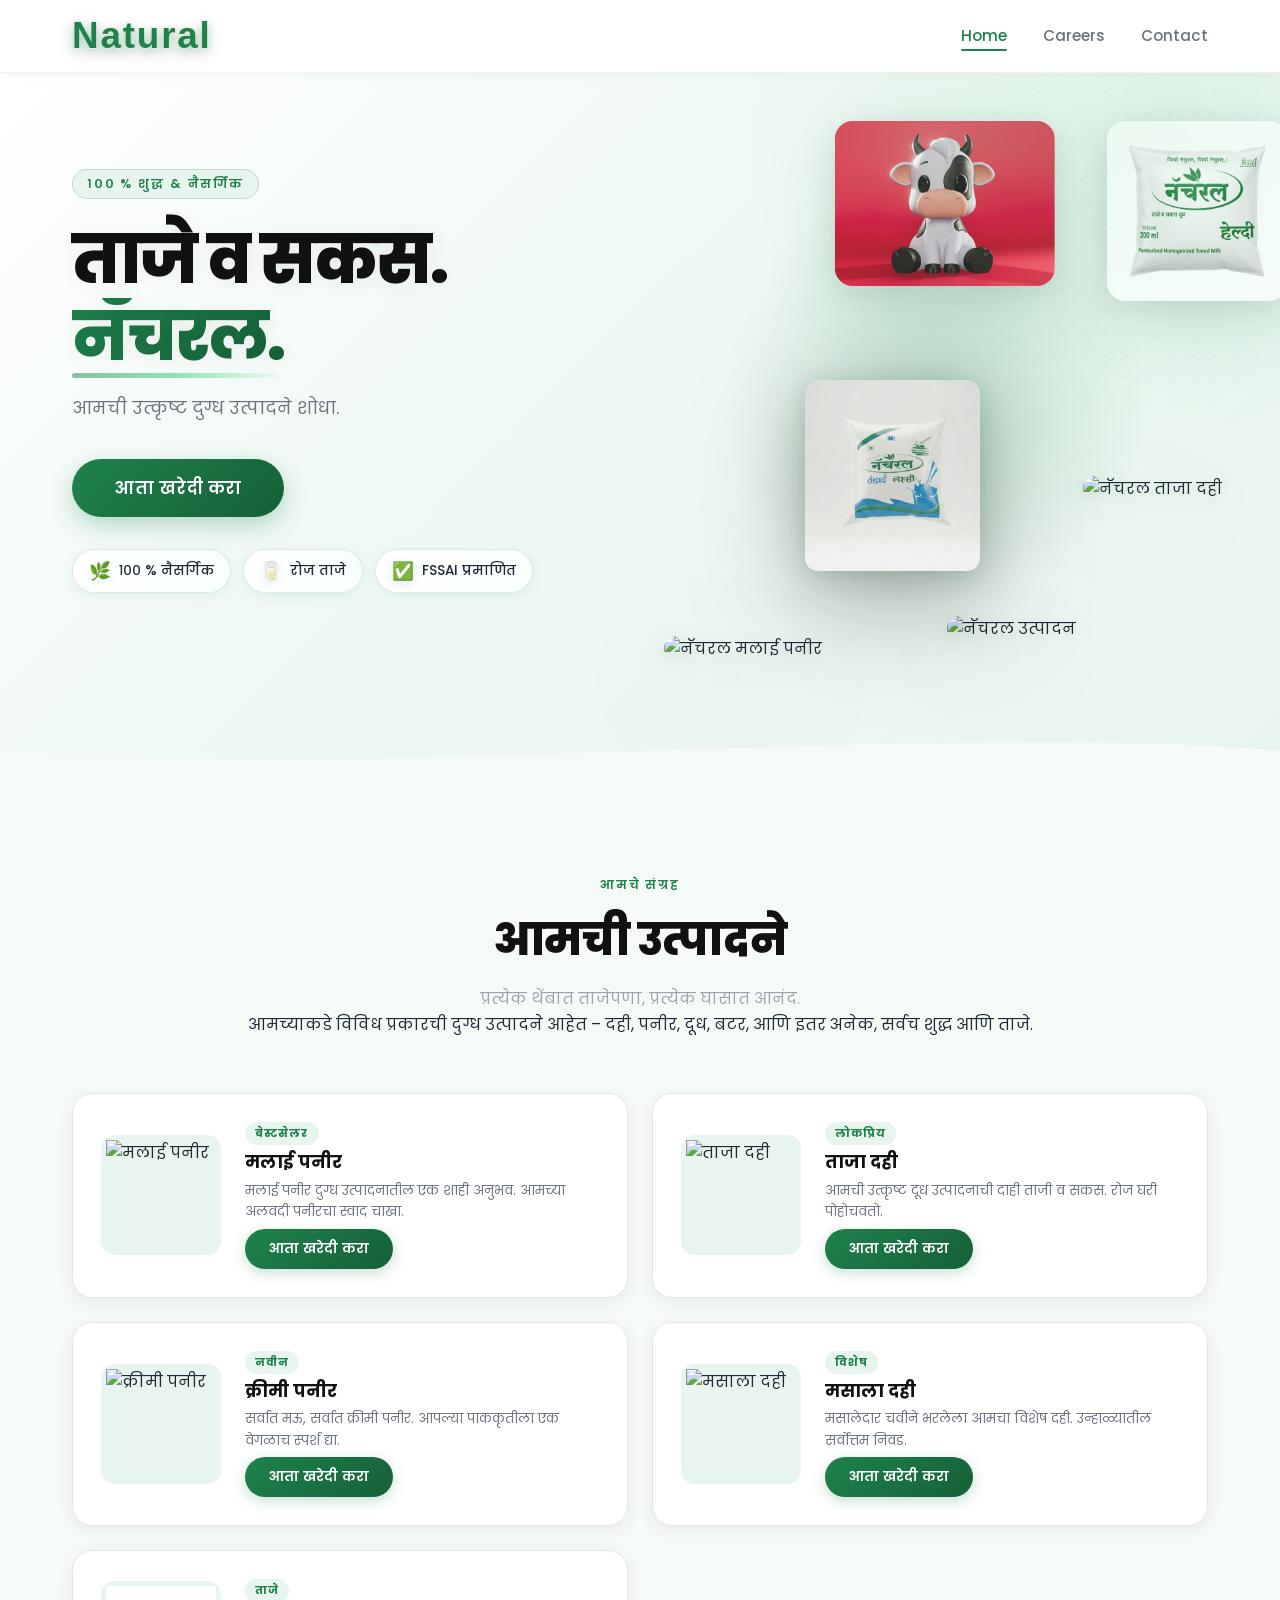
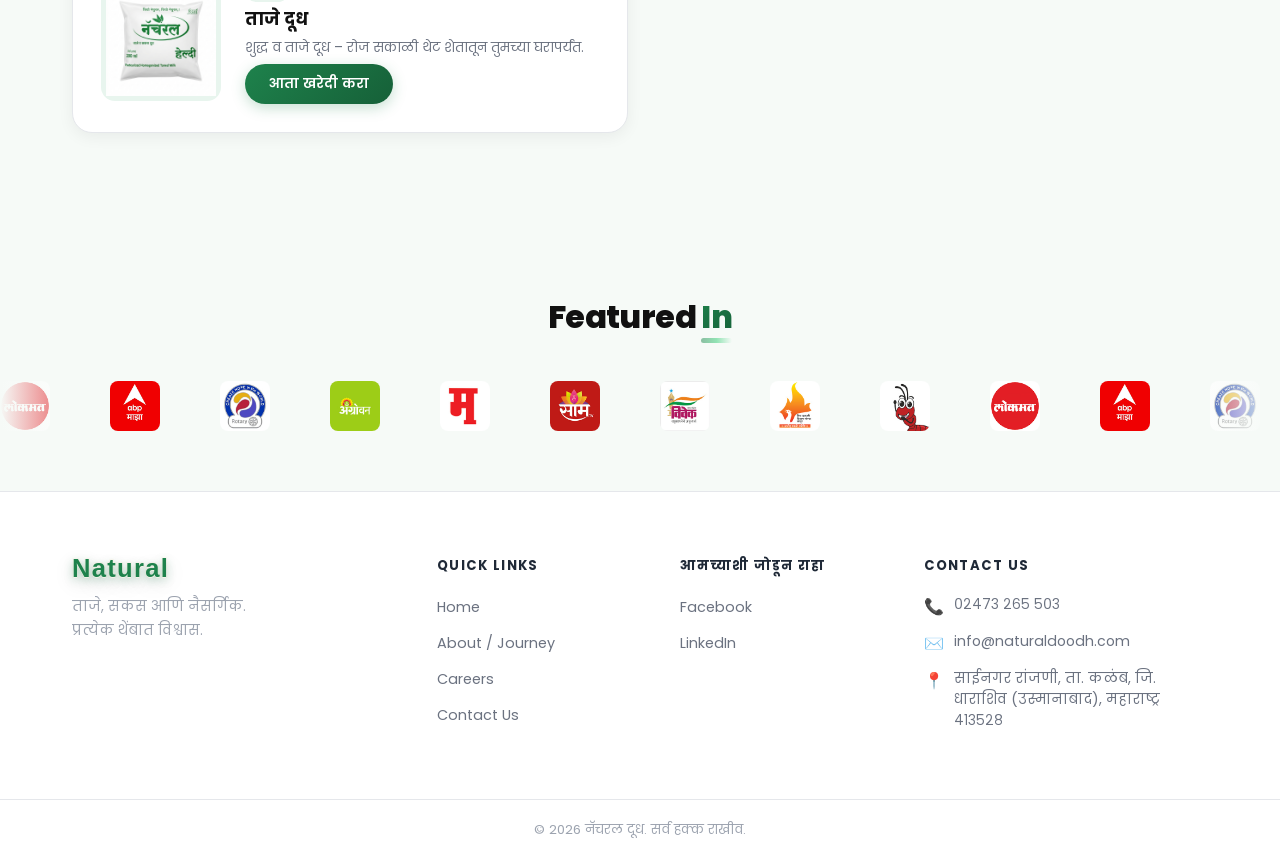
==== commit 50f3c049: "Update website styling and add analytics Key features implemented: - Add .gitignore file with standa" ====
--- a/index.html
+++ b/index.html
@@ -1,293 +1,293 @@
-<!DOCTYPE html>
-<html lang="mr">
-
-<head>
-  <meta charset="UTF-8" />
-  <meta name="viewport" content="width=device-width, initial-scale=1.0" />
-  <title>नॅचरल दूध – ताजे व सकस दुग्ध उत्पादने</title>
-  <meta name="description"
-    content="नॅचरल दूध – ताजे, सकस आणि उत्कृष्ट दुग्ध उत्पादने. मलाई पनीर, ताजा दही आणि बरेच काही." />
-  <link rel="preconnect" href="https://fonts.googleapis.com" />
-  <link rel="preconnect" href="https://fonts.gstatic.com" crossorigin />
-  <link href="https://fonts.googleapis.com/css2?family=Poppins:wght@300;400;500;600;700;800&display=swap"
-    rel="stylesheet" />
-  <link rel="stylesheet" href="styles.css" />
-
-  <!-- Cloudflare Web Analytics -->
-  <script defer src='https://static.cloudflareinsights.com/beacon.min.js'
-    data-cf-beacon='{"token": "YOUR_ANALYTICS_TOKEN_HERE"}'></script>
-  <!-- End Cloudflare Web Analytics -->
-</head>
-
-<body>
-
-  <!-- ═══════════════════════════ HEADER ═══════════════════════════ -->
-  <header class="header" id="header">
-    <div class="container header-inner">
-      <!-- Logo -->
-      <a href="#" class="logo-wordmark" aria-label="Natural Milk Home">Natural</a>
-
-      <!-- Nav -->
-      <nav class="nav" aria-label="Primary navigation">
-        <a href="index.html" class="nav-link active" id="nav-home">Home</a>
-        <a href="careers.html" class="nav-link" id="nav-careers">Careers</a>
-        <a href="inquiry.html" class="nav-link" id="nav-contact">Contact</a>
-      </nav>
-    </div>
-  </header>
-
-  <main>
-    <!-- ═══════════════════════════ HERO ═══════════════════════════ -->
-    <section class="hero" id="hero">
-      <div class="container hero-inner">
-
-        <!-- Left: Text -->
-        <div class="hero-text" id="hero-text">
-          <p class="hero-eyebrow">१०० % शुद्ध &amp; नैसर्गिक</p>
-          <h1 class="hero-headline">
-            ताजे व सकस.<br />
-            <span class="hero-headline-accent">नॅचरल.</span>
-          </h1>
-          <p class="hero-sub">आमची उत्कृष्ट दुग्ध उत्पादने शोधा.</p>
-          <a href="inquiry.html" class="btn-primary" id="hero-cta">आता खरेदी करा</a>
-
-          <!-- Trust badges -->
-          <div class="hero-badges">
-            <div class="badge">
-              <span class="badge-icon">🌿</span>
-              <span>१०० % नैसर्गिक</span>
-            </div>
-            <div class="badge">
-              <span class="badge-icon">🥛</span>
-              <span>रोज ताजे</span>
-            </div>
-            <div class="badge">
-              <span class="badge-icon">✅</span>
-              <span>FSSAI प्रमाणित</span>
-            </div>
-          </div>
-        </div>
-
-        <!-- Right: Product imagery – 2 floating pouches + cow deco -->
-        <div class="hero-visual" id="hero-visual">
-          <!-- Ambient glow -->
-          <div class="hero-glow"></div>
-
-          <!-- Cow watermark / decorative element -->
-          <div class="cow-deco" id="cow-deco">
-            <img src="assets/cow.webp" alt="गाय – शुद्ध दूधाचा स्रोत" id="cow-img" loading="eager" />
-          </div>
-
-          <!-- Milk deco – next to cow -->
-          <div class="cow-deco milk-deco" id="milk-deco">
-            <img src="assets/milk_234.png" alt="ताजे दूध" id="milk-deco-img" loading="eager" />
-          </div>
-
-          <!-- Small pouch – back / upper right -->
-          <div class="pouch-wrap pouch-small" id="pouch-small-wrap">
-            <img src="assets/curd.png" alt="नॅचरल ताजा दही" class="pouch-img" id="pouch-small" loading="eager" />
-          </div>
-
-          <!-- Mid pouch – centre, upright -->
-          <div class="pouch-wrap pouch-mid" id="pouch-mid-wrap">
-            <img src="assets/pp.png" alt="नॅचरल प्रीमियम उत्पादन" class="pouch-img" id="pouch-mid" loading="eager" />
-          </div>
-
-          <!-- Extra pouch – 1234.png -->
-          <div class="pouch-wrap pouch-extra" id="pouch-extra-wrap">
-            <img src="assets/1234.png" alt="नॅचरल उत्पादन" class="pouch-img" id="pouch-extra" loading="eager" />
-          </div>
-
-          <!-- Big (primary) pouch – front / lower left -->
-          <div class="pouch-wrap pouch-big" id="pouch-big-wrap">
-            <img src="assets/malai.png" alt="नॅचरल मलाई पनीर" class="pouch-img" id="pouch-big" loading="eager" />
-          </div>
-        </div>
-
-      </div>
-
-      <!-- Decorative wave -->
-      <div class="hero-wave" aria-hidden="true">
-        <svg viewBox="0 0 1440 60" preserveAspectRatio="none" xmlns="http://www.w3.org/2000/svg">
-          <path d="M0,30 C360,60 1080,0 1440,30 L1440,60 L0,60 Z" fill="#f6faf7" />
-        </svg>
-      </div>
-    </section>
-
-    <!-- ═══════════════════════════ PRODUCTS ═══════════════════════════ -->
-    <section class="products" id="products">
-      <div class="container">
-        <div class="section-header">
-          <p class="section-eyebrow">आमचे संग्रह</p>
-          <h2 class="section-title" id="products-title">आमची उत्पादने</h2>
-          <p class="section-sub">प्रत्येक थेंबात ताजेपणा, प्रत्येक घासात आनंद.</p>
-          <p class="text-sm">आमच्याकडे विविध प्रकारची दुग्ध उत्पादने आहेत – दही, पनीर, दूध, बटर, आणि इतर अनेक, सर्वच
-            शुद्ध आणि ताजे.</p>
-        </div>
-
-        <div class="products-grid" id="products-grid">
-
-          <!-- Card 1 -->
-          <article class="product-card" id="product-1">
-            <div class="product-img-wrap">
-              <img src="assets/malai.png" alt="मलाई पनीर" class="product-img" loading="lazy" />
-            </div>
-            <div class="product-info">
-              <span class="product-tag">बेस्टसेलर</span>
-              <h3 class="product-name">मलाई पनीर</h3>
-              <p class="product-desc">मलाई पनीर दुग्ध उत्पादनातील एक शाही अनुभव. आमच्या अलवदी पनीरचा स्वाद चाखा.</p>
-              <a href="inquiry.html" class="btn-product" id="buy-malai-paneer-1">आता खरेदी करा</a>
-            </div>
-          </article>
-
-          <!-- Card 2 -->
-          <article class="product-card" id="product-2">
-            <div class="product-img-wrap">
-              <img src="assets/curd.png" alt="ताजा दही" class="product-img" loading="lazy" />
-            </div>
-            <div class="product-info">
-              <span class="product-tag">लोकप्रिय</span>
-              <h3 class="product-name">ताजा दही</h3>
-              <p class="product-desc">आमची उत्कृष्ट दूध उत्पादनाची दाही ताजी व सकस. रोज घरी पोहोचवतो.</p>
-              <a href="inquiry.html" class="btn-product" id="buy-curd-1">आता खरेदी करा</a>
-            </div>
-          </article>
-
-          <!-- Card 3 -->
-          <article class="product-card" id="product-3">
-            <div class="product-img-wrap">
-              <img src="assets/malai.png" alt="क्रीमी पनीर" class="product-img" loading="lazy" />
-            </div>
-            <div class="product-info">
-              <span class="product-tag">नवीन</span>
-              <h3 class="product-name">क्रीमी पनीर</h3>
-              <p class="product-desc">सर्वात मऊ, सर्वात क्रीमी पनीर. आपल्या पाककृतीला एक वेगळाच स्पर्श द्या.</p>
-              <a href="inquiry.html" class="btn-product" id="buy-creamy-paneer">आता खरेदी करा</a>
-            </div>
-          </article>
-
-          <!-- Card 4 -->
-          <article class="product-card" id="product-4">
-            <div class="product-img-wrap">
-              <img src="assets/curd.png" alt="मसाला दही" class="product-img" loading="lazy" />
-            </div>
-            <div class="product-info">
-              <span class="product-tag">विशेष</span>
-              <h3 class="product-name">मसाला दही</h3>
-              <p class="product-desc">मसालेदार चवीने भरलेला आमचा विशेष दही. उन्हाळ्यातील सर्वोत्तम निवड.</p>
-              <a href="inquiry.html" class="btn-product" id="buy-masala-dahi">आता खरेदी करा</a>
-            </div>
-          </article>
-
-          <!-- Card 5 -->
-          <article class="product-card" id="product-5">
-            <div class="product-img-wrap">
-              <img src="assets/milk_234.png" alt="ताजे दूध" class="product-img" loading="lazy" />
-            </div>
-            <div class="product-info">
-              <span class="product-tag">ताजे</span>
-              <h3 class="product-name">ताजे दूध</h3>
-              <p class="product-desc">शुद्ध व ताजे दूध – रोज सकाळी थेट शेतातून तुमच्या घरापर्यंत.</p>
-              <a href="inquiry.html" class="btn-product" id="buy-milk-234">आता खरेदी करा</a>
-            </div>
-          </article>
-
-        </div>
-      </div>
-    </section>
-  </main>
-
-  <!-- ═══════════════════════════ FEATURED IN ═══════════════════════════ -->
-  <section class="featured-in">
-    <div class="container text-center">
-      <h2 class="section-title text-center" style="margin-bottom: 40px; font-size: 2rem;">Featured <span
-          class="hero-headline-accent">In</span></h2>
-    </div>
-    <div class="marquee-wrapper">
-      <div class="marquee-group">
-        <img src="assets/lokmat.jpg" alt="Lokmat" class="featured-logo" />
-        <img src="assets/abp_maza.jpg" alt="ABP Maza" class="featured-logo" />
-        <img src="assets/rotaryculb_kalamb.jpg" alt="Rotary Club Kalamb" class="featured-logo" />
-        <img src="assets/agrowon.jpg" alt="Agrowon" class="featured-logo" />
-        <img src="assets/marathi.jpg" alt="Marathi" class="featured-logo" />
-        <img src="assets/samtv.jpg" alt="Saam TV" class="featured-logo" />
-        <img src="assets/vivek.jpg" alt="Vivek" class="featured-logo" />
-        <img src="assets/rswl.jpg" alt="RSWL" class="featured-logo" />
-        <img src="assets/chinimandi2.jpg" alt="Chinimandi" class="featured-logo" />
-      </div>
-      <div class="marquee-group" aria-hidden="true">
-        <img src="assets/lokmat.jpg" alt="Lokmat" class="featured-logo" />
-        <img src="assets/abp_maza.jpg" alt="ABP Maza" class="featured-logo" />
-        <img src="assets/rotaryculb_kalamb.jpg" alt="Rotary Club Kalamb" class="featured-logo" />
-        <img src="assets/agrowon.jpg" alt="Agrowon" class="featured-logo" />
-        <img src="assets/marathi.jpg" alt="Marathi" class="featured-logo" />
-        <img src="assets/samtv.jpg" alt="Saam TV" class="featured-logo" />
-        <img src="assets/vivek.jpg" alt="Vivek" class="featured-logo" />
-        <img src="assets/rswl.jpg" alt="RSWL" class="featured-logo" />
-        <img src="assets/chinimandi2.jpg" alt="Chinimandi" class="featured-logo" />
-      </div>
-    </div>
-  </section>
-
-  <!-- ═══════════════════════════ FOOTER ═══════════════════════════ -->
-  <footer class="footer" id="contact">
-    <div class="container footer-inner">
-
-      <div class="footer-brand">
-        <a href="#" class="logo-wordmark footer-wordmark">Natural</a>
-        <p class="footer-tagline">ताजे, सकस आणि नैसर्गिक.<br />प्रत्येक थेंबात विश्वास.</p>
-      </div>
-
-      <div class="footer-col">
-        <h4 class="footer-heading">Quick Links</h4>
-        <ul class="footer-links">
-          <li><a href="index.html" id="footer-home">Home</a></li>
-          <li><a href="journey.html" id="footer-about">About / Journey</a></li>
-          <li><a href="careers.html" id="footer-careers">Careers</a></li>
-          <li><a href="inquiry.html" id="footer-contact">Contact Us</a></li>
-        </ul>
-      </div>
-
-      <div class="footer-col">
-        <h4 class="footer-heading">आमच्याशी जोडून राहा</h4>
-        <ul class="footer-links">
-          <li><a href="https://www.facebook.com/NaturalDairyProduct/" target="_blank" rel="noopener"
-              id="footer-facebook">Facebook</a></li>
-          <li><a
-              href="https://www.linkedin.com/company/natural-sugar-and-allied-industries-ltd-ranjani/?originalSubdomain=in"
-              target="_blank" rel="noopener" id="footer-linkedin">LinkedIn</a></li>
-        </ul>
-      </div>
-
-      <div class="footer-col">
-        <h4 class="footer-heading">Contact Us</h4>
-        <ul class="footer-contact-list">
-          <li>
-            <span class="contact-icon">📞</span>
-            <a href="tel:02473265503" id="footer-phone">०२४७३ २६५ ५०३</a>
-          </li>
-          <li>
-            <span class="contact-icon">✉️</span>
-            <a href="mailto:info@naturaldoodh.com" id="footer-email">info@naturaldoodh.com</a>
-          </li>
-          <li>
-            <span class="contact-icon">📍</span>
-            <span>साईनगर रांजणी, ता. कळंब, जि. धाराशिव (उस्मानाबाद), महाराष्ट्र ४१३५२८</span>
-          </li>
-        </ul>
-      </div>
-
-    </div>
-
-    <div class="footer-bottom">
-      <div class="container">
-        <p>&copy; 2026 नॅचरल दूध. सर्व हक्क राखीव.</p>
-      </div>
-    </div>
-  </footer>
-
-  <!-- Milk Drop Animation Script -->
-  <script src="script.js"></script>
-</body>
-
+<!DOCTYPE html>
+<html lang="mr">
+
+<head>
+  <meta charset="UTF-8" />
+  <meta name="viewport" content="width=device-width, initial-scale=1.0" />
+  <title>नॅचरल दूध – ताजे व सकस दुग्ध उत्पादने</title>
+  <meta name="description"
+    content="नॅचरल दूध – ताजे, सकस आणि उत्कृष्ट दुग्ध उत्पादने. मलाई पनीर, ताजा दही आणि बरेच काही." />
+  <link rel="preconnect" href="https://fonts.googleapis.com" />
+  <link rel="preconnect" href="https://fonts.gstatic.com" crossorigin />
+  <link href="https://fonts.googleapis.com/css2?family=Poppins:wght@300;400;500;600;700;800&display=swap"
+    rel="stylesheet" />
+  <link rel="stylesheet" href="styles.css" />
+
+  <!-- Cloudflare Web Analytics -->
+  <script defer src='https://static.cloudflareinsights.com/beacon.min.js'
+    data-cf-beacon='{"token": "YOUR_ANALYTICS_TOKEN_HERE"}'></script>
+  <!-- End Cloudflare Web Analytics -->
+</head>
+
+<body>
+
+  <!-- ═══════════════════════════ HEADER ═══════════════════════════ -->
+  <header class="header" id="header">
+    <div class="container header-inner">
+      <!-- Logo -->
+      <a href="#" class="logo-wordmark" aria-label="Natural Milk Home">Natural</a>
+
+      <!-- Nav -->
+      <nav class="nav" aria-label="Primary navigation">
+        <a href="index.html" class="nav-link active" id="nav-home">Home</a>
+        <a href="careers.html" class="nav-link" id="nav-careers">Careers</a>
+        <a href="inquiry.html" class="nav-link" id="nav-contact">Contact</a>
+      </nav>
+    </div>
+  </header>
+
+  <main>
+    <!-- ═══════════════════════════ HERO ═══════════════════════════ -->
+    <section class="hero" id="hero">
+      <div class="container hero-inner">
+
+        <!-- Left: Text -->
+        <div class="hero-text" id="hero-text">
+          <p class="hero-eyebrow">१०० % शुद्ध &amp; नैसर्गिक</p>
+          <h1 class="hero-headline">
+            ताजे व सकस.<br />
+            <span class="hero-headline-accent">नॅचरल.</span>
+          </h1>
+          <p class="hero-sub">आमची उत्कृष्ट दुग्ध उत्पादने शोधा.</p>
+          <a href="inquiry.html" class="btn-primary" id="hero-cta">आता खरेदी करा</a>
+
+          <!-- Trust badges -->
+          <div class="hero-badges">
+            <div class="badge">
+              <span class="badge-icon">🌿</span>
+              <span>१०० % नैसर्गिक</span>
+            </div>
+            <div class="badge">
+              <span class="badge-icon">🥛</span>
+              <span>रोज ताजे</span>
+            </div>
+            <div class="badge">
+              <span class="badge-icon">✅</span>
+              <span>FSSAI प्रमाणित</span>
+            </div>
+          </div>
+        </div>
+
+        <!-- Right: Product imagery – 2 floating pouches + cow deco -->
+        <div class="hero-visual" id="hero-visual">
+          <!-- Ambient glow -->
+          <div class="hero-glow"></div>
+
+          <!-- Cow watermark / decorative element -->
+          <div class="cow-deco" id="cow-deco">
+            <img src="assets/cow.webp" alt="गाय – शुद्ध दूधाचा स्रोत" id="cow-img" loading="eager" />
+          </div>
+
+          <!-- Milk deco – next to cow -->
+          <div class="cow-deco milk-deco" id="milk-deco">
+            <img src="assets/milk_234.png" alt="ताजे दूध" id="milk-deco-img" loading="eager" />
+          </div>
+
+          <!-- Small pouch – back / upper right -->
+          <div class="pouch-wrap pouch-small" id="pouch-small-wrap">
+            <img src="assets/curd.png" alt="नॅचरल ताजा दही" class="pouch-img" id="pouch-small" loading="eager" />
+          </div>
+
+          <!-- Mid pouch – centre, upright -->
+          <div class="pouch-wrap pouch-mid" id="pouch-mid-wrap">
+            <img src="assets/pp.png" alt="नॅचरल प्रीमियम उत्पादन" class="pouch-img" id="pouch-mid" loading="eager" />
+          </div>
+
+          <!-- Extra pouch – 1234.png -->
+          <div class="pouch-wrap pouch-extra" id="pouch-extra-wrap">
+            <img src="assets/1234.png" alt="नॅचरल उत्पादन" class="pouch-img" id="pouch-extra" loading="eager" />
+          </div>
+
+          <!-- Big (primary) pouch – front / lower left -->
+          <div class="pouch-wrap pouch-big" id="pouch-big-wrap">
+            <img src="assets/malai.png" alt="नॅचरल मलाई पनीर" class="pouch-img" id="pouch-big" loading="eager" />
+          </div>
+        </div>
+
+      </div>
+
+      <!-- Decorative wave -->
+      <div class="hero-wave" aria-hidden="true">
+        <svg viewBox="0 0 1440 60" preserveAspectRatio="none" xmlns="http://www.w3.org/2000/svg">
+          <path d="M0,30 C360,60 1080,0 1440,30 L1440,60 L0,60 Z" fill="#f6faf7" />
+        </svg>
+      </div>
+    </section>
+
+    <!-- ═══════════════════════════ PRODUCTS ═══════════════════════════ -->
+    <section class="products" id="products">
+      <div class="container">
+        <div class="section-header">
+          <p class="section-eyebrow">आमचे संग्रह</p>
+          <h2 class="section-title" id="products-title">आमची उत्पादने</h2>
+          <p class="section-sub">प्रत्येक थेंबात ताजेपणा, प्रत्येक घासात आनंद.</p>
+          <p class="text-sm">आमच्याकडे विविध प्रकारची दुग्ध उत्पादने आहेत – दही, पनीर, दूध, बटर, आणि इतर अनेक, सर्वच
+            शुद्ध आणि ताजे.</p>
+        </div>
+
+        <div class="products-grid" id="products-grid">
+
+          <!-- Card 1 -->
+          <article class="product-card" id="product-1">
+            <div class="product-img-wrap">
+              <img src="assets/malai.png" alt="मलाई पनीर" class="product-img" loading="lazy" />
+            </div>
+            <div class="product-info">
+              <span class="product-tag">बेस्टसेलर</span>
+              <h3 class="product-name">मलाई पनीर</h3>
+              <p class="product-desc">मलाई पनीर दुग्ध उत्पादनातील एक शाही अनुभव. आमच्या अलवदी पनीरचा स्वाद चाखा.</p>
+              <a href="inquiry.html" class="btn-product" id="buy-malai-paneer-1">आता खरेदी करा</a>
+            </div>
+          </article>
+
+          <!-- Card 2 -->
+          <article class="product-card" id="product-2">
+            <div class="product-img-wrap">
+              <img src="assets/curd.png" alt="ताजा दही" class="product-img" loading="lazy" />
+            </div>
+            <div class="product-info">
+              <span class="product-tag">लोकप्रिय</span>
+              <h3 class="product-name">ताजा दही</h3>
+              <p class="product-desc">आमची उत्कृष्ट दूध उत्पादनाची दाही ताजी व सकस. रोज घरी पोहोचवतो.</p>
+              <a href="inquiry.html" class="btn-product" id="buy-curd-1">आता खरेदी करा</a>
+            </div>
+          </article>
+
+          <!-- Card 3 -->
+          <article class="product-card" id="product-3">
+            <div class="product-img-wrap">
+              <img src="assets/malai.png" alt="क्रीमी पनीर" class="product-img" loading="lazy" />
+            </div>
+            <div class="product-info">
+              <span class="product-tag">नवीन</span>
+              <h3 class="product-name">क्रीमी पनीर</h3>
+              <p class="product-desc">सर्वात मऊ, सर्वात क्रीमी पनीर. आपल्या पाककृतीला एक वेगळाच स्पर्श द्या.</p>
+              <a href="inquiry.html" class="btn-product" id="buy-creamy-paneer">आता खरेदी करा</a>
+            </div>
+          </article>
+
+          <!-- Card 4 -->
+          <article class="product-card" id="product-4">
+            <div class="product-img-wrap">
+              <img src="assets/curd.png" alt="मसाला दही" class="product-img" loading="lazy" />
+            </div>
+            <div class="product-info">
+              <span class="product-tag">विशेष</span>
+              <h3 class="product-name">मसाला दही</h3>
+              <p class="product-desc">मसालेदार चवीने भरलेला आमचा विशेष दही. उन्हाळ्यातील सर्वोत्तम निवड.</p>
+              <a href="inquiry.html" class="btn-product" id="buy-masala-dahi">आता खरेदी करा</a>
+            </div>
+          </article>
+
+          <!-- Card 5 -->
+          <article class="product-card" id="product-5">
+            <div class="product-img-wrap">
+              <img src="assets/milk_234.png" alt="ताजे दूध" class="product-img" loading="lazy" />
+            </div>
+            <div class="product-info">
+              <span class="product-tag">ताजे</span>
+              <h3 class="product-name">ताजे दूध</h3>
+              <p class="product-desc">शुद्ध व ताजे दूध – रोज सकाळी थेट शेतातून तुमच्या घरापर्यंत.</p>
+              <a href="inquiry.html" class="btn-product" id="buy-milk-234">आता खरेदी करा</a>
+            </div>
+          </article>
+
+        </div>
+      </div>
+    </section>
+  </main>
+
+  <!-- ═══════════════════════════ FEATURED IN ═══════════════════════════ -->
+  <section class="featured-in">
+    <div class="container text-center">
+      <h2 class="section-title text-center" style="margin-bottom: 40px; font-size: 2rem;">Featured <span
+          class="hero-headline-accent">In</span></h2>
+    </div>
+    <div class="marquee-wrapper">
+      <div class="marquee-group">
+        <img src="assets/lokmat.jpg" alt="Lokmat" class="featured-logo" />
+        <img src="assets/abp_maza.jpg" alt="ABP Maza" class="featured-logo" />
+        <img src="assets/rotaryculb_kalamb.jpg" alt="Rotary Club Kalamb" class="featured-logo" />
+        <img src="assets/agrowon.jpg" alt="Agrowon" class="featured-logo" />
+        <img src="assets/marathi.jpg" alt="Marathi" class="featured-logo" />
+        <img src="assets/samtv.jpg" alt="Saam TV" class="featured-logo" />
+        <img src="assets/vivek.jpg" alt="Vivek" class="featured-logo" />
+        <img src="assets/rswl.jpg" alt="RSWL" class="featured-logo" />
+        <img src="assets/chinimandi2.jpg" alt="Chinimandi" class="featured-logo" />
+      </div>
+      <div class="marquee-group" aria-hidden="true">
+        <img src="assets/lokmat.jpg" alt="Lokmat" class="featured-logo" />
+        <img src="assets/abp_maza.jpg" alt="ABP Maza" class="featured-logo" />
+        <img src="assets/rotaryculb_kalamb.jpg" alt="Rotary Club Kalamb" class="featured-logo" />
+        <img src="assets/agrowon.jpg" alt="Agrowon" class="featured-logo" />
+        <img src="assets/marathi.jpg" alt="Marathi" class="featured-logo" />
+        <img src="assets/samtv.jpg" alt="Saam TV" class="featured-logo" />
+        <img src="assets/vivek.jpg" alt="Vivek" class="featured-logo" />
+        <img src="assets/rswl.jpg" alt="RSWL" class="featured-logo" />
+        <img src="assets/chinimandi2.jpg" alt="Chinimandi" class="featured-logo" />
+      </div>
+    </div>
+  </section>
+
+  <!-- ═══════════════════════════ FOOTER ═══════════════════════════ -->
+  <footer class="footer" id="contact">
+    <div class="container footer-inner">
+
+      <div class="footer-brand">
+        <a href="#" class="logo-wordmark footer-wordmark">Natural</a>
+        <p class="footer-tagline">ताजे, सकस आणि नैसर्गिक.<br />प्रत्येक थेंबात विश्वास.</p>
+      </div>
+
+      <div class="footer-col">
+        <h4 class="footer-heading">Quick Links</h4>
+        <ul class="footer-links">
+          <li><a href="index.html" id="footer-home">Home</a></li>
+          <li><a href="journey.html" id="footer-about">About / Journey</a></li>
+          <li><a href="careers.html" id="footer-careers">Careers</a></li>
+          <li><a href="inquiry.html" id="footer-contact">Contact Us</a></li>
+        </ul>
+      </div>
+
+      <div class="footer-col">
+        <h4 class="footer-heading">आमच्याशी जोडून राहा</h4>
+        <ul class="footer-links">
+          <li><a href="https://www.facebook.com/NaturalDairyProduct/" target="_blank" rel="noopener"
+              id="footer-facebook">Facebook</a></li>
+          <li><a
+              href="https://www.linkedin.com/company/natural-sugar-and-allied-industries-ltd-ranjani/?originalSubdomain=in"
+              target="_blank" rel="noopener" id="footer-linkedin">LinkedIn</a></li>
+        </ul>
+      </div>
+
+      <div class="footer-col">
+        <h4 class="footer-heading">Contact Us</h4>
+        <ul class="footer-contact-list">
+          <li>
+            <span class="contact-icon">📞</span>
+            <a href="tel:02473265503" id="footer-phone">०२४७३ २६५ ५०३</a>
+          </li>
+          <li>
+            <span class="contact-icon">✉️</span>
+            <a href="mailto:info@naturaldoodh.com" id="footer-email">info@naturaldoodh.com</a>
+          </li>
+          <li>
+            <span class="contact-icon">📍</span>
+            <span>साईनगर रांजणी, ता. कळंब, जि. धाराशिव (उस्मानाबाद), महाराष्ट्र ४१३५२८</span>
+          </li>
+        </ul>
+      </div>
+
+    </div>
+
+    <div class="footer-bottom">
+      <div class="container">
+        <p>&copy; 2026 नॅचरल दूध. सर्व हक्क राखीव.</p>
+      </div>
+    </div>
+  </footer>
+
+  <!-- Milk Drop Animation Script -->
+  <script src="script.js"></script>
+</body>
+
 </html>
--- a/styles.css
+++ b/styles.css
@@ -1,1617 +1,1748 @@
-/* ══════════════════════════════════════════════════
-   नॅचरल दूध – Premium Dairy Landing Page Styles
-   ══════════════════════════════════════════════════ */
-
-/* ─── TOKENS ─────────────────────────────────────── */
-:root {
-  --green: #1E824C;
-  --green-dark: #166038;
-  --green-light: #e8f5ee;
-  --green-glow: rgba(30, 130, 76, 0.18);
-  --brown: #7C5842;
-  --brown-light: #f5ede6;
-  --white: #ffffff;
-  --off-white: #f6faf7;
-  --grey-100: #f3f4f6;
-  --grey-200: #e5e7eb;
-  --grey-400: #9ca3af;
-  --grey-600: #6b7280;
-  --grey-800: #1f2937;
-  --black: #111111;
-
-  --font: 'Poppins', 'Noto Sans Devanagari', sans-serif;
-  --radius-sm: 8px;
-  --radius-md: 14px;
-  --radius-lg: 20px;
-  --radius-pill: 50px;
-
-  --shadow-sm: 0 2px 8px rgba(0, 0, 0, .06);
-  --shadow-md: 0 8px 30px rgba(0, 0, 0, .10);
-  --shadow-green: 0 8px 28px rgba(30, 130, 76, .22);
-  --shadow-float: 0 20px 60px rgba(0, 0, 0, .14), 0 6px 18px rgba(0, 0, 0, .08);
-
-  --transition: 0.28s cubic-bezier(.4, 0, .2, 1);
-  --max-w: 1200px;
-}
-
-/* ─── RESET & BASE ────────────────────────────────── */
-*,
-*::before,
-*::after {
-  box-sizing: border-box;
-  margin: 0;
-  padding: 0;
-}
-
-html {
-  scroll-behavior: smooth;
-  font-size: 16px;
-}
-
-body {
-  font-family: var(--font);
-  background: var(--white);
-  color: var(--grey-800);
-  -webkit-font-smoothing: antialiased;
-  overflow-x: hidden;
-}
-
-img {
-  display: block;
-  max-width: 100%;
-}
-
-a {
-  text-decoration: none;
-  color: inherit;
-}
-
-ul {
-  list-style: none;
-}
-
-/* ─── CONTAINER ──────────────────────────────────── */
-.container {
-  width: 100%;
-  max-width: var(--max-w);
-  margin: 0 auto;
-  padding: 0 32px;
-}
-
-/* ─── BUTTONS ─────────────────────────────────────── */
-.btn-primary {
-  display: inline-flex;
-  align-items: center;
-  gap: 8px;
-  padding: 15px 36px;
-  background: var(--green);
-  color: var(--white);
-  border-radius: var(--radius-pill);
-  font-size: 1rem;
-  font-weight: 600;
-  letter-spacing: .02em;
-  box-shadow: var(--shadow-green);
-  transition: background var(--transition), transform var(--transition), box-shadow var(--transition);
-  cursor: pointer;
-}
-
-.btn-primary:hover {
-  background: var(--green-dark);
-  transform: translateY(-2px);
-  box-shadow: 0 12px 36px rgba(30, 130, 76, .35);
-}
-
-.btn-primary:active {
-  transform: translateY(0);
-}
-
-.btn-product {
-  display: inline-block;
-  padding: 9px 22px;
-  background: var(--green);
-  color: var(--white);
-  border-radius: var(--radius-pill);
-  font-size: .82rem;
-  font-weight: 600;
-  letter-spacing: .02em;
-  box-shadow: 0 4px 14px rgba(30, 130, 76, .22);
-  transition: background var(--transition), transform var(--transition);
-  margin-top: auto;
-  align-self: flex-start;
-}
-
-.btn-product:hover {
-  background: var(--green-dark);
-  transform: translateY(-2px);
-}
-
-/* Vacancy Button & Animation */
-.vacancy-btn-wrap {
-  margin-top: 32px;
-}
-
-.btn-vacancy {
-  font-family: Impact, 'Arial Narrow', Arial, sans-serif;
-  letter-spacing: 1px;
-  font-size: 1.25rem;
-  text-transform: uppercase;
-  padding: 12px 36px;
-  animation: pulseVacancy 2s infinite ease-in-out;
-}
-
-@keyframes pulseVacancy {
-  0% {
-    transform: scale(1);
-    box-shadow: 0 0 0 0 rgba(30, 130, 76, 0.4);
-  }
-
-  50% {
-    transform: scale(1.05);
-    box-shadow: 0 0 0 15px rgba(30, 130, 76, 0);
-  }
-
-  100% {
-    transform: scale(1);
-    box-shadow: 0 0 0 0 rgba(30, 130, 76, 0);
-  }
-}
-
-/* ══════════════════════════════════════════════════
-   HEADER
-   ══════════════════════════════════════════════════ */
-.header {
-  position: sticky;
-  top: 0;
-  z-index: 100;
-  background: rgba(255, 255, 255, .88);
-  -webkit-backdrop-filter: blur(16px);
-  backdrop-filter: blur(16px);
-  border-bottom: 1px solid var(--grey-200);
-  transition: box-shadow var(--transition);
-}
-
-.header:hover {
-  box-shadow: var(--shadow-sm);
-}
-
-.header-inner {
-  display: flex;
-  align-items: center;
-  justify-content: space-between;
-  height: 72px;
-}
-
-/* Logo wordmark */
-.logo-wordmark {
-  font-family: Impact, 'Arial Narrow', Arial, sans-serif;
-  font-size: 2.3rem;
-  font-weight: 900;
-  color: var(--green);
-  letter-spacing: .05em;
-  line-height: 1;
-  text-decoration: none;
-  /* Milky white border around letters */
-  -webkit-text-stroke: 2.5px rgba(255, 252, 245, 0.95);
-  paint-order: stroke fill;
-  /* Layered drop shadow for depth */
-  text-shadow:
-    0 1px 0 rgba(255, 252, 245, 0.6),
-    0 3px 8px rgba(30, 130, 76, 0.35),
-    0 6px 20px rgba(0, 0, 0, 0.18);
-  transition: color var(--transition), text-shadow var(--transition);
-}
-
-.logo-wordmark:hover {
-  color: var(--green-dark);
-  text-shadow:
-    0 1px 0 rgba(255, 252, 245, 0.6),
-    0 4px 12px rgba(30, 130, 76, 0.45),
-    0 8px 24px rgba(0, 0, 0, 0.22);
-}
-
-.footer-wordmark {
-  font-size: 1.6rem;
-  display: inline-block;
-  margin-bottom: 12px;
-}
-
-.logo-icon {
-  flex-shrink: 0;
-  filter: drop-shadow(0 2px 6px rgba(30, 130, 76, .25));
-}
-
-.logo-text {
-  display: flex;
-  flex-direction: column;
-  line-height: 1.1;
-}
-
-.logo-main {
-  font-size: 1.2rem;
-  font-weight: 800;
-  color: var(--green);
-  letter-spacing: -.01em;
-}
-
-.logo-sub {
-  font-size: .78rem;
-  font-weight: 500;
-  color: var(--brown);
-  letter-spacing: .04em;
-  text-transform: uppercase;
-}
-
-/* Nav */
-.nav {
-  display: flex;
-  align-items: center;
-  gap: 36px;
-}
-
-.nav-link {
-  font-size: .95rem;
-  font-weight: 500;
-  color: var(--grey-600);
-  position: relative;
-  padding-bottom: 2px;
-  transition: color var(--transition);
-}
-
-.nav-link::after {
-  content: '';
-  position: absolute;
-  bottom: -2px;
-  left: 0;
-  width: 0;
-  height: 2px;
-  border-radius: 2px;
-  background: var(--green);
-  transition: width var(--transition);
-}
-
-.nav-link:hover,
-.nav-link.active {
-  color: var(--green);
-}
-
-.nav-link:hover::after,
-.nav-link.active::after {
-  width: 100%;
-}
-
-/* ══════════════════════════════════════════════════
-   HERO
-   ══════════════════════════════════════════════════ */
-.hero {
-  position: relative;
-  background: linear-gradient(135deg, #ffffff 0%, #f0f9f4 50%, #e8f5ee 100%);
-  padding: 28px 0 0;
-  overflow: hidden;
-}
-
-.hero-inner {
-  display: grid;
-  grid-template-columns: 1fr 1fr;
-  align-items: center;
-  gap: 48px;
-  min-height: 580px;
-  padding-bottom: 60px;
-}
-
-/* Hero Text */
-.hero-eyebrow {
-  display: inline-block;
-  font-size: .78rem;
-  font-weight: 600;
-  letter-spacing: .15em;
-  text-transform: uppercase;
-  color: var(--green);
-  background: var(--green-light);
-  border: 1px solid rgba(30, 130, 76, .2);
-  padding: 5px 14px;
-  border-radius: var(--radius-pill);
-  margin-bottom: 22px;
-}
-
-.hero-headline {
-  font-size: clamp(2.6rem, 5.5vw, 4.2rem);
-  font-weight: 800;
-  line-height: 1.1;
-  color: var(--black);
-  letter-spacing: -.02em;
-  margin-bottom: 18px;
-}
-
-.hero-headline-accent {
-  color: var(--green);
-  position: relative;
-}
-
-.hero-headline-accent::after {
-  content: '';
-  position: absolute;
-  bottom: 2px;
-  left: 0;
-  width: 100%;
-  height: 4px;
-  background: linear-gradient(90deg, var(--green), transparent);
-  border-radius: 4px;
-  opacity: .35;
-}
-
-.hero-sub {
-  font-size: 1.1rem;
-  color: var(--grey-600);
-  font-weight: 400;
-  margin-bottom: 36px;
-  line-height: 1.65;
-  max-width: 420px;
-}
-
-/* Trust badges */
-.hero-badges {
-  display: flex;
-  flex-wrap: wrap;
-  gap: 12px;
-  margin-top: 32px;
-}
-
-.badge {
-  display: flex;
-  align-items: center;
-  gap: 6px;
-  font-size: .82rem;
-  font-weight: 500;
-  color: var(--grey-600);
-  background: var(--white);
-  border: 1px solid var(--grey-200);
-  border-radius: var(--radius-pill);
-  padding: 6px 14px;
-  box-shadow: var(--shadow-sm);
-}
-
-.badge-icon {
-  font-size: 1rem;
-}
-
-/* ─── HERO VISUAL: 2 floating pouches + cow deco ──── */
-.hero-visual {
-  position: relative;
-  display: flex;
-  align-items: flex-end;
-  justify-content: center;
-  height: 560px;
-  perspective: 1200px;
-}
-
-/* Ambient radial glow behind products */
-.hero-glow {
-  position: absolute;
-  width: 420px;
-  height: 420px;
-  background: radial-gradient(ellipse,
-      rgba(30, 130, 76, .20) 0%,
-      rgba(30, 130, 76, .06) 50%,
-      transparent 72%);
-  border-radius: 50%;
-  top: 52%;
-  left: 50%;
-  transform: translate(-50%, -50%);
-  pointer-events: none;
-  animation: pulseGlow 4.5s ease-in-out infinite;
-  z-index: 0;
-}
-
-@keyframes pulseGlow {
-
-  0%,
-  100% {
-    opacity: .75;
-    transform: translate(-50%, -50%) scale(1);
-  }
-
-  50% {
-    opacity: 1;
-    transform: translate(-50%, -50%) scale(1.14);
-  }
-}
-
-/* ── Cow decorative element ─────────────────────── */
-.cow-deco {
-  position: absolute;
-  top: 20px;
-  left: 50%;
-  transform: translateX(-46%);
-  z-index: 1;
-  animation: floatCow 6s ease-in-out infinite;
-  pointer-events: none;
-}
-
-.cow-deco img {
-  width: 220px;
-  object-fit: contain;
-  opacity: 0.88;
-  filter:
-    drop-shadow(0 18px 40px rgba(30, 130, 76, .18)) drop-shadow(0 6px 14px rgba(0, 0, 0, .10));
-  border-radius: 18px;
-}
-
-@keyframes floatCow {
-
-  0%,
-  100% {
-    transform: translateX(-46%) translateY(0px) rotate(-1deg);
-  }
-
-  50% {
-    transform: translateX(-46%) translateY(-10px) rotate(1deg);
-  }
-}
-
-/* ── Milk deco – beside the cow ─────────────────── */
-.milk-deco {
-  top: 20px;
-  left: 50%;
-  transform: translateX(95%);
-  animation-name: floatMilkDeco;
-  animation-duration: 6.4s;
-  animation-delay: 0.6s;
-}
-
-.milk-deco img {
-  width: 180px;
-}
-
-@keyframes floatMilkDeco {
-
-  0%,
-  100% {
-    transform: translateX(95%) translateY(0px) rotate(1deg);
-  }
-
-  50% {
-    transform: translateX(95%) translateY(-10px) rotate(-1deg);
-  }
-}
-
-/* ── Shared pouch wrapper ───────────────────────── */
-.pouch-wrap {
-  position: absolute;
-  bottom: 0;
-  transform-origin: bottom center;
-}
-
-/* ── BIG pouch – slot 1 of 4, far left ─────────────
-   malai.png · largest · bottom: 0 (lowest) */
-.pouch-big {
-  left: 0%;
-  bottom: 0;
-  z-index: 4;
-  animation: floatBig 5s ease-in-out infinite;
-}
-
-.pouch-big .pouch-img {
-  width: 200px;
-  filter:
-    drop-shadow(0 36px 64px rgba(0, 0, 0, .28)) drop-shadow(0 12px 24px rgba(0, 0, 0, .16)) drop-shadow(0 4px 8px rgba(30, 130, 76, .12));
-  border-radius: 14px;
-}
-
-@keyframes floatBig {
-
-  0%,
-  100% {
-    transform: translateY(0px) rotate(-3deg);
-  }
-
-  50% {
-    transform: translateY(-20px) rotate(-1deg);
-  }
-}
-
-/* ── SMALL pouch – slot 4 of 4, far right ─────────
-   curd.png · raised higher & bigger in proportion */
-.pouch-small {
-  left: 77%;
-  bottom: 160px;
-  z-index: 1;
-  animation: floatSmall 5.6s ease-in-out infinite 0.8s;
-}
-
-.pouch-small .pouch-img {
-  width: 195px;
-  filter:
-    drop-shadow(0 30px 56px rgba(0, 0, 0, .24)) drop-shadow(0 10px 20px rgba(0, 0, 0, .13)) drop-shadow(0 3px 6px rgba(30, 130, 76, .10));
-  border-radius: 14px;
-}
-
-@keyframes floatSmall {
-
-  0%,
-  100% {
-    transform: translateY(0px) rotate(8deg);
-  }
-
-  50% {
-    transform: translateY(-14px) rotate(10deg);
-  }
-}
-
-/* ── MID pouch – slot 2 of 4, left-centre ─────────
-   pp.png · raised high (bottom: 90px) */
-.pouch-mid {
-  left: 26%;
-  bottom: 90px;
-  z-index: 3;
-  animation: floatMid 4.8s ease-in-out infinite 1.4s;
-}
-
-.pouch-mid .pouch-img {
-  width: 175px;
-  filter:
-    drop-shadow(0 30px 56px rgba(0, 0, 0, .25)) drop-shadow(0 10px 20px rgba(0, 0, 0, .14)) drop-shadow(0 4px 8px rgba(30, 130, 76, .11));
-  border-radius: 13px;
-}
-
-@keyframes floatMid {
-
-  0%,
-  100% {
-    transform: translateY(0px) rotate(-1deg);
-  }
-
-  50% {
-    transform: translateY(-18px) rotate(1deg);
-  }
-}
-
-/* ── EXTRA pouch – slot 3 of 4, right-centre ──────
-   1234.png · low again (bottom: 20px) */
-.pouch-extra {
-  left: 52%;
-  bottom: 20px;
-  z-index: 2;
-  animation: floatExtra 5.2s ease-in-out infinite 2s;
-}
-
-.pouch-extra .pouch-img {
-  width: 165px;
-  filter:
-    drop-shadow(0 28px 52px rgba(0, 0, 0, .24)) drop-shadow(0 9px 18px rgba(0, 0, 0, .13)) drop-shadow(0 3px 7px rgba(30, 130, 76, .10));
-  border-radius: 12px;
-}
-
-@keyframes floatExtra {
-
-  0%,
-  100% {
-    transform: translateY(0px) rotate(5deg);
-  }
-
-  50% {
-    transform: translateY(-14px) rotate(3deg);
-  }
-}
-
-/* Decorative dots pattern */
-.hero::before {
-  content: '';
-  position: absolute;
-  right: -80px;
-  top: -80px;
-  width: 420px;
-  height: 420px;
-  background-image: radial-gradient(circle, rgba(30, 130, 76, .08) 1.5px, transparent 1.5px);
-  background-size: 22px 22px;
-  border-radius: 50%;
-  pointer-events: none;
-}
-
-/* Hero Wave */
-.hero-wave {
-  position: relative;
-  margin-top: 0;
-  line-height: 0;
-}
-
-.hero-wave svg {
-  width: 100%;
-  height: 60px;
-  display: block;
-}
-
-/* ══════════════════════════════════════════════════
-   PRODUCTS
-   ══════════════════════════════════════════════════ */
-.products {
-  background: var(--off-white);
-  padding: 90px 0 100px;
-}
-
-/* Section Header */
-.section-header {
-  text-align: center;
-  margin-bottom: 56px;
-}
-
-.section-eyebrow {
-  display: inline-block;
-  font-size: .78rem;
-  font-weight: 600;
-  letter-spacing: .15em;
-  text-transform: uppercase;
-  color: var(--green);
-  margin-bottom: 12px;
-}
-
-.section-title {
-  font-size: clamp(1.9rem, 4vw, 2.8rem);
-  font-weight: 800;
-  color: var(--black);
-  letter-spacing: -.02em;
-  margin-bottom: 12px;
-}
-
-.section-sub {
-  font-size: 1rem;
-  color: var(--grey-400);
-  max-width: 460px;
-  margin: 0 auto;
-  line-height: 1.7;
-}
-
-/* Products Grid: 2 columns */
-.products-grid {
-  display: grid;
-  grid-template-columns: 1fr 1fr;
-  gap: 24px;
-}
-
-/* Product Card — horizontal layout */
-.product-card {
-  display: flex;
-  align-items: center;
-  gap: 24px;
-  background: var(--white);
-  border-radius: var(--radius-lg);
-  padding: 24px;
-  box-shadow: var(--shadow-sm);
-  border: 1px solid var(--grey-200);
-  transition: transform var(--transition), box-shadow var(--transition);
-  overflow: hidden;
-  position: relative;
-}
-
-.product-card::before {
-  content: '';
-  position: absolute;
-  top: 0;
-  left: 0;
-  width: 4px;
-  height: 100%;
-  background: linear-gradient(180deg, var(--green), transparent);
-  border-radius: 4px 0 0 4px;
-  opacity: 0;
-  transition: opacity var(--transition);
-}
-
-.product-card:hover {
-  transform: translateY(-6px);
-  box-shadow: var(--shadow-md), 0 0 0 1px rgba(30, 130, 76, .12);
-}
-
-.product-card:hover::before {
-  opacity: 1;
-}
-
-.product-img-wrap {
-  flex-shrink: 0;
-  width: 120px;
-  height: 120px;
-  border-radius: var(--radius-md);
-  background: var(--green-light);
-  display: flex;
-  align-items: center;
-  justify-content: center;
-  overflow: hidden;
-  transition: transform var(--transition);
-}
-
-.product-card:hover .product-img-wrap {
-  transform: scale(1.04);
-}
-
-.product-img {
-  width: 110px;
-  height: 110px;
-  object-fit: contain;
-  transition: transform var(--transition);
-}
-
-.product-card:hover .product-img {
-  transform: scale(1.07);
-}
-
-.product-info {
-  display: flex;
-  flex-direction: column;
-  gap: 6px;
-  flex: 1;
-  min-width: 0;
-}
-
-.product-tag {
-  display: inline-block;
-  font-size: .7rem;
-  font-weight: 700;
-  letter-spacing: .1em;
-  text-transform: uppercase;
-  color: var(--green);
-  background: var(--green-light);
-  border-radius: var(--radius-pill);
-  padding: 3px 10px;
-  align-self: flex-start;
-}
-
-.product-name {
-  font-size: 1.1rem;
-  font-weight: 700;
-  color: var(--black);
-  line-height: 1.3;
-}
-
-.product-desc {
-  font-size: .83rem;
-  color: var(--grey-600);
-  line-height: 1.6;
-  display: -webkit-box;
-  -webkit-line-clamp: 2;
-  -webkit-box-orient: vertical;
-  overflow: hidden;
-}
-
-/* ══════════════════════════════════════════════════
-   FOOTER
-   ══════════════════════════════════════════════════ */
-.footer {
-  background: var(--white);
-  border-top: 1px solid var(--grey-200);
-  padding-top: 64px;
-}
-
-.footer-inner {
-  display: grid;
-  grid-template-columns: 1.6fr 1fr 1fr 1.4fr;
-  gap: 40px;
-  padding-bottom: 56px;
-}
-
-.footer-brand .logo {
-  margin-bottom: 16px;
-}
-
-.footer-tagline {
-  font-size: .88rem;
-  color: var(--grey-400);
-  line-height: 1.75;
-}
-
-.footer-heading {
-  font-size: .82rem;
-  font-weight: 700;
-  letter-spacing: .1em;
-  text-transform: uppercase;
-  color: var(--grey-800);
-  margin-bottom: 18px;
-}
-
-.footer-links li+li {
-  margin-top: 11px;
-}
-
-.footer-links a {
-  font-size: .9rem;
-  color: var(--grey-600);
-  transition: color var(--transition);
-}
-
-.footer-links a:hover {
-  color: var(--green);
-}
-
-.footer-contact-list li {
-  display: flex;
-  align-items: flex-start;
-  gap: 10px;
-  font-size: .88rem;
-  color: var(--grey-600);
-  margin-bottom: 12px;
-}
-
-.footer-contact-list a {
-  color: var(--grey-600);
-  transition: color var(--transition);
-}
-
-.footer-contact-list a:hover {
-  color: var(--green);
-}
-
-.contact-icon {
-  flex-shrink: 0;
-  font-size: 1rem;
-}
-
-.footer-bottom {
-  border-top: 1px solid var(--grey-200);
-  padding: 20px 0;
-}
-
-.footer-bottom p {
-  font-size: .82rem;
-  color: var(--grey-400);
-  text-align: center;
-}
-
-/* ══════════════════════════════════════════════════
-   INNER PAGES: PAGE HERO
-   ══════════════════════════════════════════════════ */
-.page-hero {
-  position: relative;
-  background: linear-gradient(135deg, #ffffff 0%, #f0f9f4 50%, #e8f5ee 100%);
-  padding: 60px 0 0;
-  overflow: hidden;
-}
-
-/* ══════════════════════════════════════════════════
-   INQUIRY PAGE
-   ══════════════════════════════════════════════════ */
-.contact-section {
-  padding: 80px 0 100px;
-  background: var(--off-white);
-}
-
-.contact-grid {
-  display: grid;
-  grid-template-columns: 1.3fr 1fr;
-  gap: 40px;
-}
-
-.contact-info-card,
-.contact-form-card {
-  background: var(--white);
-  border-radius: var(--radius-lg);
-  padding: 40px;
-  box-shadow: var(--shadow-sm);
-  border: 1px solid var(--grey-200);
-}
-
-.form-title {
-  font-size: 1.8rem;
-  font-weight: 800;
-  color: var(--black);
-  margin-bottom: 12px;
-}
-
-.form-desc {
-  font-size: .95rem;
-  color: var(--grey-600);
-  margin-bottom: 32px;
-  line-height: 1.6;
-}
-
-.contact-detail-list {
-  display: flex;
-  flex-direction: column;
-  gap: 24px;
-}
-
-.detail-item {
-  display: flex;
-  align-items: flex-start;
-  gap: 16px;
-}
-
-.detail-icon {
-  font-size: 1.5rem;
-  background: var(--green-light);
-  width: 48px;
-  height: 48px;
-  display: flex;
-  align-items: center;
-  justify-content: center;
-  border-radius: 50%;
-  flex-shrink: 0;
-}
-
-.detail-item h4 {
-  font-size: 1rem;
-  font-weight: 600;
-  color: var(--grey-800);
-  margin-bottom: 4px;
-}
-
-.detail-item p,
-.detail-item a {
-  font-size: .9rem;
-  color: var(--grey-600);
-  line-height: 1.6;
-}
-
-.detail-item a:hover {
-  color: var(--green);
-}
-
-/* Forms */
-.inquiry-form {
-  display: flex;
-  flex-direction: column;
-  gap: 20px;
-}
-
-.form-row {
-  display: grid;
-  grid-template-columns: 1fr 1fr;
-  gap: 20px;
-}
-
-.form-group {
-  display: flex;
-  flex-direction: column;
-  gap: 8px;
-}
-
-.form-group label {
-  font-size: .88rem;
-  font-weight: 600;
-  color: var(--grey-800);
-}
-
-.form-group input,
-.form-group select,
-.form-group textarea {
-  width: 100%;
-  padding: 14px 16px;
-  border: 1px solid var(--grey-200);
-  border-radius: var(--radius-sm);
-  background: var(--off-white);
-  font-family: inherit;
-  font-size: .95rem;
-  color: var(--grey-800);
-  outline: none;
-  transition: border-color var(--transition), box-shadow var(--transition), background var(--transition);
-}
-
-.form-group input:focus,
-.form-group select:focus,
-.form-group textarea:focus {
-  background: var(--white);
-  border-color: var(--green);
-  box-shadow: 0 0 0 4px var(--green-glow);
-}
-
-.w-full {
-  width: 100%;
-  justify-content: center;
-  margin-top: 10px;
-}
-
-/* ══════════════════════════════════════════════════
-   CAREERS PAGE
-   ══════════════════════════════════════════════════ */
-.careers-section {
-  padding: 80px 0 100px;
-  background: var(--off-white);
-}
-
-.careers-header {
-  margin-bottom: 48px;
-}
-
-.jobs-grid {
-  display: grid;
-  grid-template-columns: repeat(auto-fill, minmax(340px, 1fr));
-  gap: 24px;
-  margin-bottom: 80px;
-}
-
-.job-card {
-  background: var(--white);
-  border-radius: var(--radius-lg);
-  padding: 32px;
-  box-shadow: var(--shadow-sm);
-  border: 1px solid var(--grey-200);
-  display: flex;
-  flex-direction: column;
-  transition: transform var(--transition), box-shadow var(--transition);
-}
-
-.job-card:hover {
-  transform: translateY(-6px);
-  box-shadow: var(--shadow-md), 0 0 0 1px rgba(30, 130, 76, .12);
-}
-
-.job-card-header {
-  display: flex;
-  justify-content: space-between;
-  align-items: center;
-  margin-bottom: 20px;
-}
-
-.job-location {
-  font-size: .85rem;
-  font-weight: 500;
-  color: var(--grey-600);
-}
-
-.job-title {
-  font-size: 1.3rem;
-  font-weight: 700;
-  color: var(--black);
-  margin-bottom: 12px;
-  line-height: 1.3;
-}
-
-.job-desc {
-  font-size: .95rem;
-  color: var(--grey-600);
-  margin-bottom: 24px;
-  line-height: 1.6;
-  flex: 1;
-}
-
-.job-card-footer {
-  display: flex;
-  justify-content: space-between;
-  align-items: center;
-  border-top: 1px solid var(--grey-200);
-  padding-top: 20px;
-}
-
-.job-type {
-  font-size: .85rem;
-  font-weight: 600;
-  color: var(--brown);
-  background: var(--brown-light);
-  padding: 4px 12px;
-  border-radius: var(--radius-pill);
-}
-
-/* Values Grid */
-.values-grid {
-  display: grid;
-  grid-template-columns: repeat(3, 1fr);
-  gap: 32px;
-}
-
-.value-item {
-  text-align: center;
-  background: var(--white);
-  padding: 40px 32px;
-  border-radius: var(--radius-lg);
-  box-shadow: var(--shadow-sm);
-}
-
-.value-icon {
-  font-size: 3rem;
-  margin-bottom: 20px;
-}
-
-.value-item h4 {
-  font-size: 1.2rem;
-  font-weight: 700;
-  margin-bottom: 12px;
-  color: var(--black);
-}
-
-.value-item p {
-  font-size: .95rem;
-  color: var(--grey-600);
-  line-height: 1.6;
-}
-
-/* Utilities */
-.text-center {
-  text-align: center;
-}
-
-.ml-auto {
-  margin-left: auto;
-}
-
-.mr-auto {
-  margin-right: auto;
-}
-
-.mt-10 {
-  margin-top: 10px;
-}
-
-.mt-40 {
-  margin-top: 40px;
-}
-
-.mb-40 {
-  margin-bottom: 40px;
-}
-
-.py-40 {
-  padding-top: 40px;
-  padding-bottom: 40px;
-}
-
-.max-w-500 {
-  max-width: 500px;
-}
-
-.d-block {
-  display: block;
-}
-
-.text-grey-600 {
-  color: var(--grey-600);
-}
-
-.font-medium {
-  font-weight: 500;
-}
-
-.link-green-bold {
-  color: var(--green);
-  text-decoration: underline;
-  font-weight: 600;
-}
-
-.link-green-bold:hover {
-  color: var(--green-dark);
-}
-
-/* ══════════════════════════════════════════════════
-   JOURNEY PAGE
-   ══════════════════════════════════════════════════ */
-.journey-section {
-  padding: 80px 0 100px;
-  background: var(--off-white);
-}
-
-.journey-card {
-  background: var(--white);
-  border-radius: var(--radius-lg);
-  padding: 56px;
-  box-shadow: var(--shadow-sm);
-  border: 1px solid var(--grey-200);
-}
-
-.journey-title {
-  font-size: clamp(1.6rem, 3vw, 2.2rem);
-  font-weight: 800;
-  color: var(--green);
-  margin-bottom: 24px;
-  line-height: 1.3;
-}
-
-.journey-subtitle {
-  font-size: 1.3rem;
-  font-weight: 700;
-  color: var(--black);
-  margin-bottom: 16px;
-}
-
-.journey-text {
-  font-size: 1.05rem;
-  color: var(--grey-600);
-  line-height: 1.8;
-}
-
-.border-bottom {
-  padding-bottom: 32px;
-  border-bottom: 1px solid var(--grey-200);
-  margin-bottom: 32px;
-}
-
-.journey-grid {
-  display: grid;
-  grid-template-columns: 1fr 1fr;
-  gap: 40px;
-}
-
-.journey-grid-item {
-  background: var(--off-white);
-  padding: 32px;
-  border-radius: var(--radius-md);
-  border: 1px solid var(--grey-200);
-  transition: transform var(--transition), box-shadow var(--transition);
-}
-
-.journey-grid-item:hover {
-  transform: translateY(-4px);
-  box-shadow: var(--shadow-sm);
-}
-
-.journey-icon {
-  font-size: 2.5rem;
-  margin-bottom: 16px;
-}
-
-.journey-box {
-  background: linear-gradient(135deg, #f0f9f4 0%, #e8f5ee 100%);
-  padding: 40px;
-  border-radius: var(--radius-md);
-  border: 1px solid rgba(30, 130, 76, 0.15);
-}
-
-.journey-list {
-  display: grid;
-  grid-template-columns: 1fr 1fr;
-  gap: 16px;
-  max-width: 800px;
-  margin: 0 auto;
-}
-
-.journey-list li {
-  display: flex;
-  align-items: center;
-  gap: 12px;
-  font-size: 1.05rem;
-  font-weight: 500;
-  color: var(--grey-800);
-}
-
-.journey-list-icon {
-  font-size: 1.2rem;
-}
-
-.journey-quote {
-  position: relative;
-  max-width: 800px;
-  margin-left: auto;
-  margin-right: auto;
-}
-
-.journey-quote::before {
-  content: '“';
-  position: absolute;
-  top: -40px;
-  left: 50%;
-  transform: translateX(-50%);
-  font-size: 6rem;
-  font-family: serif;
-  color: var(--green-light);
-  z-index: 0;
-}
-
-.journey-quote-text {
-  font-size: 1.2rem;
-  font-weight: 500;
-  color: var(--grey-800);
-  line-height: 1.6;
-  font-style: italic;
-  position: relative;
-  z-index: 1;
-}
-
-/* ══════════════════════════════════════════════════
-   FEATURED IN MARQUEE
-   ══════════════════════════════════════════════════ */
-.featured-in {
-  padding: 60px 0;
-  background: var(--off-white);
-}
-
-.marquee-wrapper {
-  overflow: hidden;
-  white-space: nowrap;
-  display: flex;
-  position: relative;
-  width: 100%;
-}
-
-.marquee-wrapper::before,
-.marquee-wrapper::after {
-  content: '';
-  position: absolute;
-  top: 0;
-  width: 100px;
-  height: 100%;
-  z-index: 2;
-  pointer-events: none;
-}
-
-.marquee-wrapper::before {
-  left: 0;
-  background: linear-gradient(to right, var(--off-white) 0%, transparent 100%);
-}
-
-.marquee-wrapper::after {
-  right: 0;
-  background: linear-gradient(to left, var(--off-white) 0%, transparent 100%);
-}
-
-.marquee-group {
-  display: flex;
-  align-items: center;
-  gap: 60px;
-  padding-right: 60px;
-  animation: scrollMarquee 35s linear infinite;
-  flex-shrink: 0;
-}
-
-.featured-logo {
-  height: 50px;
-  width: auto;
-  object-fit: contain;
-  border-radius: var(--radius-sm);
-  transition: transform var(--transition);
-}
-
-.featured-logo:hover {
-  transform: scale(1.05);
-}
-
-@keyframes scrollMarquee {
-  0% {
-    transform: translateX(0);
-  }
-
-  100% {
-    transform: translateX(-100%);
-  }
-}
-
-/* ══════════════════════════════════════════════════
-   RESPONSIVE
-   ══════════════════════════════════════════════════ */
-@media (max-width: 1024px) {
-  .footer-inner {
-    grid-template-columns: 1fr 1fr;
-    gap: 32px;
-  }
-}
-
-@media (max-width: 800px) {
-  .contact-grid {
-    grid-template-columns: 1fr;
-  }
-
-  .form-row {
-    grid-template-columns: 1fr;
-  }
-
-  .values-grid {
-    grid-template-columns: 1fr;
-  }
-
-  .hero-inner {
-    grid-template-columns: 1fr;
-    text-align: center;
-    min-height: unset;
-    padding-bottom: 40px;
-  }
-
-  .hero-visual {
-    height: 380px;
-    order: -1;
-  }
-
-  .hero-sub {
-    max-width: 100%;
-  }
-
-  .hero-badges {
-    justify-content: center;
-  }
-
-  .hero-headline-accent::after {
-    left: 50%;
-    transform: translateX(-50%);
-  }
-
-  /* ── Mobile: cow & milk side by side at top ── */
-  .cow-deco {
-    top: 8px;
-    left: 50%;
-    transform: translateX(-110%);
-    animation: none;
-  }
-
-  .cow-deco img {
-    width: 140px;
-  }
-
-  .milk-deco {
-    top: 8px;
-    left: 50%;
-    transform: translateX(10%);
-    animation: none;
-  }
-
-  .milk-deco img {
-    width: 128px;
-  }
-
-  /* ── Mobile: pouch positions ── */
-  .pouch-big {
-    left: 2%;
-    bottom: 0;
-  }
-
-  .pouch-big .pouch-img {
-    width: 130px;
-  }
-
-  .pouch-mid {
-    left: 28%;
-    bottom: 60px;
-  }
-
-  .pouch-mid .pouch-img {
-    width: 115px;
-  }
-
-  .pouch-extra {
-    left: 52%;
-    bottom: 10px;
-  }
-
-  .pouch-extra .pouch-img {
-    width: 110px;
-  }
-
-  .pouch-small {
-    left: 72%;
-    bottom: 100px;
-  }
-
-  .pouch-small .pouch-img {
-    width: 118px;
-  }
-
-  .products-grid {
-    grid-template-columns: 1fr;
-  }
-
-  .footer-inner {
-    grid-template-columns: 1fr;
-    text-align: center;
-  }
-
-  .footer-contact-list li {
-    justify-content: center;
-  }
-
-  .journey-card {
-    padding: 32px 24px;
-  }
-
-  .journey-grid {
-    grid-template-columns: 1fr;
-    gap: 24px;
-  }
-
-  .journey-list {
-    grid-template-columns: 1fr;
-  }
-
-  .marquee-group {
-    gap: 40px;
-    padding-right: 40px;
-  }
-
-  .featured-logo {
-    height: 40px;
-  }
-}
-
-@media (max-width: 540px) {
-  .container {
-    padding: 0 18px;
-  }
-
-  .hero {
-    padding: 16px 0 0;
-  }
-
-  .hero-visual {
-    height: 300px;
-  }
-
-  /* ── Small phone: cow & milk smaller, stacked ── */
-  .cow-deco {
-    transform: translateX(-115%);
-  }
-
-  .cow-deco img {
-    width: 110px;
-  }
-
-  .milk-deco {
-    transform: translateX(15%);
-  }
-
-  .milk-deco img {
-    width: 100px;
-  }
-
-  /* ── Small phone: pouch sizes ── */
-  .pouch-big .pouch-img {
-    width: 100px;
-  }
-
-  .pouch-mid {
-    left: 30%;
-    bottom: 40px;
-  }
-
-  .pouch-mid .pouch-img {
-    width: 90px;
-  }
-
-  .pouch-extra {
-    left: 55%;
-    bottom: 5px;
-  }
-
-  .pouch-extra .pouch-img {
-    width: 88px;
-  }
-
-  .pouch-small {
-    left: 74%;
-    bottom: 70px;
-  }
-
-  .pouch-small .pouch-img {
-    width: 92px;
-  }
-
-  .btn-primary {
-    width: 100%;
-    justify-content: center;
-  }
-
-  .products {
-    padding: 60px 0 70px;
-  }
-
-  .nav {
-    gap: 20px;
-  }
-
-  .footer-inner {
-    gap: 28px;
-  }
-
-  .marquee-group {
-    gap: 30px;
-    padding-right: 30px;
-  }
-
-  .featured-logo {
-    height: 30px;
-  }
-}
-
-/* ═══════════════════════════ MILK DROP ANIMATION ═══════════════════════════ */
-.milk-drop {
-  position: fixed;
-  background-color: #e3f2fd;
-  /* Light blue color to make it visible */
-  border-radius: 50%;
-  pointer-events: none;
-  z-index: 99999;
-  box-shadow: 0 0 8px rgba(33, 150, 243, 0.4), 0 2px 5px rgba(0, 0, 0, 0.2);
-  transform-origin: center;
-  animation: milk-splash var(--duration, 0.6s) cubic-bezier(0.25, 0.46, 0.45, 0.94) forwards;
-}
-
-@keyframes milk-splash {
-  0% {
-    transform: translate(-50%, -50%) scale(1);
-    opacity: 1;
-  }
-
-  100% {
-    transform: translate(calc(-50% + var(--tx)), calc(-50% + var(--ty))) scale(0);
-    opacity: 0;
-  }
+/* ══════════════════════════════════════════════════
+   नॅचरल दूध – Premium Dairy Landing Page Styles
+   ══════════════════════════════════════════════════ */
+
+/* ─── TOKENS ─────────────────────────────────────── */
+:root {
+  --green-accent: #2ecc71;
+  --green: #1E824C;
+  --green-dark: #166038;
+  --green-light: #e8f5ee;
+  --green-glow: rgba(30, 130, 76, 0.18);
+  --brown: #7C5842;
+  --brown-light: #f5ede6;
+  --white: #ffffff;
+  --off-white: #f6faf7;
+  --grey-100: #f3f4f6;
+  --grey-200: #e5e7eb;
+  --grey-400: #9ca3af;
+  --grey-600: #6b7280;
+  --grey-800: #1f2937;
+  --black: #111111;
+
+  --font: 'Poppins', 'Noto Sans Devanagari', sans-serif;
+  --radius-sm: 8px;
+  --radius-md: 14px;
+  --radius-lg: 20px;
+  --radius-pill: 50px;
+  --radius-xl: 28px;
+
+  --shadow-sm: 0 2px 8px rgba(0, 0, 0, .06);
+  --shadow-md: 0 8px 30px rgba(0, 0, 0, .10);
+  --shadow-green: 0 8px 28px rgba(30, 130, 76, .22);
+  --shadow-float: 0 20px 60px rgba(0, 0, 0, .14), 0 6px 18px rgba(0, 0, 0, .08);
+  --shadow-lg: 0 20px 60px rgba(0, 0, 0, .12);
+  --shadow-glow: 0 0 40px rgba(30, 130, 76, 0.15);
+
+  --transition: 0.35s cubic-bezier(.4, 0, .2, 1);
+  --transition-fast: 0.2s ease;
+  --max-w: 1200px;
+}
+
+/* ─── RESET & BASE ────────────────────────────────── */
+*,
+*::before,
+*::after {
+  box-sizing: border-box;
+  margin: 0;
+  padding: 0;
+}
+
+html {
+  scroll-behavior: smooth;
+  font-size: 16px;
+}
+
+body {
+  font-family: var(--font);
+  background: var(--white);
+  color: var(--grey-800);
+  -webkit-font-smoothing: antialiased;
+  overflow-x: hidden;
+}
+
+img {
+  display: block;
+  max-width: 100%;
+}
+
+a {
+  text-decoration: none;
+  color: inherit;
+}
+
+ul {
+  list-style: none;
+}
+
+/* ─── CONTAINER ──────────────────────────────────── */
+.container {
+  width: 100%;
+  max-width: var(--max-w);
+  margin: 0 auto;
+  padding: 0 32px;
+}
+
+/* ─── BUTTONS ─────────────────────────────────────── */
+.btn-primary {
+  display: inline-flex;
+  align-items: center;
+  justify-content: center;
+  gap: 10px;
+  padding: 16px 42px;
+  background: linear-gradient(135deg, var(--green) 0%, var(--green-dark) 100%);
+  color: var(--white);
+  border-radius: var(--radius-pill);
+  font-size: 1.05rem;
+  font-weight: 600;
+  letter-spacing: .03em;
+  box-shadow: 0 8px 24px rgba(30, 130, 76, 0.3), 0 0 0 0 rgba(30, 130, 76, 0.4);
+  transition: all var(--transition);
+  cursor: pointer;
+  position: relative;
+  overflow: hidden;
+}
+
+.btn-primary::before {
+  content: '';
+  position: absolute;
+  top: 0;
+  left: -100%;
+  width: 100%;
+  height: 100%;
+  background: linear-gradient(90deg, transparent, rgba(255,255,255,0.2), transparent);
+  transition: left 0.5s ease;
+}
+
+.btn-primary:hover {
+  transform: translateY(-3px);
+  box-shadow: 0 14px 40px rgba(30, 130, 76, 0.45), 0 0 20px rgba(30, 130, 76, 0.2);
+}
+
+.btn-primary:hover::before {
+  left: 100%;
+}
+
+.btn-primary:active {
+  transform: translateY(-1px);
+}
+
+.btn-product {
+  display: inline-block;
+  padding: 10px 24px;
+  background: linear-gradient(135deg, var(--green) 0%, var(--green-dark) 100%);
+  color: var(--white);
+  border-radius: var(--radius-pill);
+  font-size: .85rem;
+  font-weight: 600;
+  letter-spacing: .02em;
+  box-shadow: 0 4px 14px rgba(30, 130, 76, .25);
+  transition: all var(--transition);
+  margin-top: auto;
+  align-self: flex-start;
+  position: relative;
+  overflow: hidden;
+}
+
+.btn-product::after {
+  content: '';
+  position: absolute;
+  top: 50%;
+  left: 50%;
+  width: 0;
+  height: 0;
+  background: rgba(255,255,255,0.15);
+  border-radius: 50%;
+  transform: translate(-50%, -50%);
+  transition: width 0.4s ease, height 0.4s ease;
+}
+
+.btn-product:hover {
+  transform: translateY(-3px);
+  box-shadow: 0 8px 20px rgba(30, 130, 76, .35);
+}
+
+.btn-product:hover::after {
+  width: 200px;
+  height: 200px;
+}
+
+/* Vacancy Button & Animation */
+.vacancy-btn-wrap {
+  margin-top: 32px;
+}
+
+.btn-vacancy {
+  font-family: Impact, 'Arial Narrow', Arial, sans-serif;
+  letter-spacing: 1px;
+  font-size: 1.25rem;
+  text-transform: uppercase;
+  padding: 12px 36px;
+  animation: pulseVacancy 2s infinite ease-in-out;
+}
+
+@keyframes pulseVacancy {
+  0% {
+    transform: scale(1);
+    box-shadow: 0 0 0 0 rgba(30, 130, 76, 0.4);
+  }
+
+  50% {
+    transform: scale(1.05);
+    box-shadow: 0 0 0 15px rgba(30, 130, 76, 0);
+  }
+
+  100% {
+    transform: scale(1);
+    box-shadow: 0 0 0 0 rgba(30, 130, 76, 0);
+  }
+}
+
+/* ══════════════════════════════════════════════════
+   HEADER
+   ══════════════════════════════════════════════════ */
+.header {
+  position: sticky;
+  top: 0;
+  z-index: 100;
+  background: rgba(255, 255, 255, .92);
+  -webkit-backdrop-filter: blur(20px) saturate(180%);
+  backdrop-filter: blur(20px) saturate(180%);
+  border-bottom: 1px solid rgba(30, 130, 76, 0.08);
+  transition: all var(--transition);
+  box-shadow: 0 2px 10px rgba(0, 0, 0, 0.04);
+}
+
+.header.scrolled,
+.header:hover {
+  box-shadow: 0 4px 20px rgba(0, 0, 0, 0.08), 0 0 0 1px rgba(30, 130, 76, 0.05);
+  background: rgba(255, 255, 255, .95);
+}
+
+.header-inner {
+  display: flex;
+  align-items: center;
+  justify-content: space-between;
+  height: 72px;
+}
+
+/* Logo wordmark */
+.logo-wordmark {
+  font-family: Impact, 'Arial Narrow', Arial, sans-serif;
+  font-size: 2.3rem;
+  font-weight: 900;
+  color: var(--green);
+  letter-spacing: .05em;
+  line-height: 1;
+  text-decoration: none;
+  /* Milky white border around letters */
+  -webkit-text-stroke: 2.5px rgba(255, 252, 245, 0.95);
+  paint-order: stroke fill;
+  /* Layered drop shadow for depth */
+  text-shadow:
+    0 1px 0 rgba(255, 252, 245, 0.6),
+    0 3px 8px rgba(30, 130, 76, 0.35),
+    0 6px 20px rgba(0, 0, 0, 0.18);
+  transition: all var(--transition);
+  position: relative;
+}
+
+.logo-wordmark::after {
+  content: '';
+  position: absolute;
+  bottom: -4px;
+  left: 0;
+  width: 0;
+  height: 3px;
+  background: linear-gradient(90deg, var(--green), var(--green-accent));
+  border-radius: 2px;
+  transition: width var(--transition);
+}
+
+.logo-wordmark:hover {
+  color: var(--green-dark);
+  text-shadow:
+    0 1px 0 rgba(255, 252, 245, 0.6),
+    0 4px 12px rgba(30, 130, 76, 0.45),
+    0 8px 24px rgba(0, 0, 0, 0.22);
+  transform: scale(1.03);
+}
+
+.logo-wordmark:hover::after {
+  width: 100%;
+}
+
+.footer-wordmark {
+  font-size: 1.6rem;
+  display: inline-block;
+  margin-bottom: 12px;
+}
+
+.logo-icon {
+  flex-shrink: 0;
+  filter: drop-shadow(0 2px 6px rgba(30, 130, 76, .25));
+}
+
+.logo-text {
+  display: flex;
+  flex-direction: column;
+  line-height: 1.1;
+}
+
+.logo-main {
+  font-size: 1.2rem;
+  font-weight: 800;
+  color: var(--green);
+  letter-spacing: -.01em;
+}
+
+.logo-sub {
+  font-size: .78rem;
+  font-weight: 500;
+  color: var(--brown);
+  letter-spacing: .04em;
+  text-transform: uppercase;
+}
+
+/* Nav */
+.nav {
+  display: flex;
+  align-items: center;
+  gap: 36px;
+}
+
+.nav-link {
+  font-size: .95rem;
+  font-weight: 500;
+  color: var(--grey-600);
+  position: relative;
+  padding-bottom: 2px;
+  transition: color var(--transition);
+}
+
+.nav-link::after {
+  content: '';
+  position: absolute;
+  bottom: -2px;
+  left: 0;
+  width: 0;
+  height: 2px;
+  border-radius: 2px;
+  background: var(--green);
+  transition: width var(--transition);
+}
+
+.nav-link:hover,
+.nav-link.active {
+  color: var(--green);
+}
+
+.nav-link:hover::after,
+.nav-link.active::after {
+  width: 100%;
+}
+
+/* ══════════════════════════════════════════════════
+   HERO
+   ══════════════════════════════════════════════════ */
+.hero {
+  position: relative;
+  background: linear-gradient(135deg, #ffffff 0%, #f0f9f4 40%, #e8f5ee 100%);
+  padding: 28px 0 0;
+  overflow: hidden;
+}
+
+.hero::after {
+  content: '';
+  position: absolute;
+  top: -50%;
+  right: -20%;
+  width: 800px;
+  height: 800px;
+  background: radial-gradient(circle, rgba(46, 204, 113, 0.08) 0%, transparent 70%);
+  border-radius: 50%;
+  pointer-events: none;
+  animation: heroGlowFloat 8s ease-in-out infinite;
+}
+
+@keyframes heroGlowFloat {
+  0%, 100% {
+    transform: translate(0, 0) scale(1);
+  }
+  50% {
+    transform: translate(-30px, 20px) scale(1.1);
+  }
+}
+
+.hero-inner {
+  display: grid;
+  grid-template-columns: 1fr 1fr;
+  align-items: center;
+  gap: 48px;
+  min-height: 580px;
+  padding-bottom: 60px;
+}
+
+/* Hero Text */
+.hero-eyebrow {
+  display: inline-block;
+  font-size: .78rem;
+  font-weight: 600;
+  letter-spacing: .15em;
+  text-transform: uppercase;
+  color: var(--green);
+  background: var(--green-light);
+  border: 1px solid rgba(30, 130, 76, .2);
+  padding: 5px 14px;
+  border-radius: var(--radius-pill);
+  margin-bottom: 22px;
+}
+
+.hero-headline {
+  font-size: clamp(2.6rem, 5.5vw, 4.2rem);
+  font-weight: 800;
+  line-height: 1.15;
+  color: var(--black);
+  letter-spacing: -.03em;
+  margin-bottom: 18px;
+  text-shadow: 0 2px 20px rgba(0, 0, 0, 0.06);
+}
+
+.hero-headline-accent {
+  color: var(--green);
+  position: relative;
+  display: inline-block;
+  background: linear-gradient(135deg, var(--green) 0%, var(--green-dark) 100%);
+  -webkit-background-clip: text;
+  -webkit-text-fill-color: transparent;
+  background-clip: text;
+}
+
+.hero-headline-accent::after {
+  content: '';
+  position: absolute;
+  bottom: -2px;
+  left: 0;
+  width: 100%;
+  height: 5px;
+  background: linear-gradient(90deg, var(--green), var(--green-accent), transparent);
+  border-radius: 4px;
+  opacity: .5;
+  animation: accentGlow 3s ease-in-out infinite;
+}
+
+@keyframes accentGlow {
+  0%, 100% {
+    opacity: 0.4;
+    transform: scaleX(1);
+  }
+  50% {
+    opacity: 0.7;
+    transform: scaleX(1.05);
+  }
+}
+
+.hero-sub {
+  font-size: 1.1rem;
+  color: var(--grey-600);
+  font-weight: 400;
+  margin-bottom: 36px;
+  line-height: 1.65;
+  max-width: 420px;
+}
+
+/* Trust badges */
+.hero-badges {
+  display: flex;
+  flex-wrap: wrap;
+  gap: 12px;
+  margin-top: 32px;
+}
+
+.badge {
+  display: flex;
+  align-items: center;
+  gap: 8px;
+  font-size: .85rem;
+  font-weight: 500;
+  color: var(--grey-700);
+  background: linear-gradient(135deg, #ffffff 0%, #f8fffb 100%);
+  border: 1px solid rgba(30, 130, 76, 0.15);
+  border-radius: var(--radius-pill);
+  padding: 8px 16px;
+  box-shadow: 0 3px 12px rgba(30, 130, 76, 0.08);
+  transition: all var(--transition-fast);
+}
+
+.badge:hover {
+  transform: translateY(-2px);
+  box-shadow: 0 6px 18px rgba(30, 130, 76, 0.15);
+  border-color: rgba(30, 130, 76, 0.3);
+}
+
+.badge-icon {
+  font-size: 1.1rem;
+  filter: drop-shadow(0 2px 4px rgba(0, 0, 0, 0.1));
+}
+
+/* ─── HERO VISUAL: 2 floating pouches + cow deco ──── */
+.hero-visual {
+  position: relative;
+  display: flex;
+  align-items: flex-end;
+  justify-content: center;
+  height: 560px;
+  perspective: 1200px;
+}
+
+/* Ambient radial glow behind products */
+.hero-glow {
+  position: absolute;
+  width: 420px;
+  height: 420px;
+  background: radial-gradient(ellipse,
+      rgba(30, 130, 76, .20) 0%,
+      rgba(30, 130, 76, .06) 50%,
+      transparent 72%);
+  border-radius: 50%;
+  top: 52%;
+  left: 50%;
+  transform: translate(-50%, -50%);
+  pointer-events: none;
+  animation: pulseGlow 4.5s ease-in-out infinite;
+  z-index: 0;
+}
+
+@keyframes pulseGlow {
+
+  0%,
+  100% {
+    opacity: .75;
+    transform: translate(-50%, -50%) scale(1);
+  }
+
+  50% {
+    opacity: 1;
+    transform: translate(-50%, -50%) scale(1.14);
+  }
+}
+
+/* ── Cow decorative element ─────────────────────── */
+.cow-deco {
+  position: absolute;
+  top: 20px;
+  left: 50%;
+  transform: translateX(-46%);
+  z-index: 1;
+  animation: floatCow 6s ease-in-out infinite;
+  pointer-events: none;
+}
+
+.cow-deco img {
+  width: 220px;
+  object-fit: contain;
+  opacity: 0.88;
+  filter:
+    drop-shadow(0 18px 40px rgba(30, 130, 76, .18)) drop-shadow(0 6px 14px rgba(0, 0, 0, .10));
+  border-radius: 18px;
+}
+
+@keyframes floatCow {
+
+  0%,
+  100% {
+    transform: translateX(-46%) translateY(0px) rotate(-1deg);
+  }
+
+  50% {
+    transform: translateX(-46%) translateY(-10px) rotate(1deg);
+  }
+}
+
+/* ── Milk deco – beside the cow ─────────────────── */
+.milk-deco {
+  top: 20px;
+  left: 50%;
+  transform: translateX(95%);
+  animation-name: floatMilkDeco;
+  animation-duration: 6.4s;
+  animation-delay: 0.6s;
+}
+
+.milk-deco img {
+  width: 180px;
+}
+
+@keyframes floatMilkDeco {
+
+  0%,
+  100% {
+    transform: translateX(95%) translateY(0px) rotate(1deg);
+  }
+
+  50% {
+    transform: translateX(95%) translateY(-10px) rotate(-1deg);
+  }
+}
+
+/* ── Shared pouch wrapper ───────────────────────── */
+.pouch-wrap {
+  position: absolute;
+  bottom: 0;
+  transform-origin: bottom center;
+}
+
+/* ── BIG pouch – slot 1 of 4, far left ─────────────
+   malai.png · largest · bottom: 0 (lowest) */
+.pouch-big {
+  left: 0%;
+  bottom: 0;
+  z-index: 4;
+  animation: floatBig 5s ease-in-out infinite;
+}
+
+.pouch-big .pouch-img {
+  width: 200px;
+  filter:
+    drop-shadow(0 36px 64px rgba(0, 0, 0, .28)) drop-shadow(0 12px 24px rgba(0, 0, 0, .16)) drop-shadow(0 4px 8px rgba(30, 130, 76, .12));
+  border-radius: 14px;
+}
+
+@keyframes floatBig {
+
+  0%,
+  100% {
+    transform: translateY(0px) rotate(-3deg);
+  }
+
+  50% {
+    transform: translateY(-20px) rotate(-1deg);
+  }
+}
+
+/* ── SMALL pouch – slot 4 of 4, far right ─────────
+   curd.png · raised higher & bigger in proportion */
+.pouch-small {
+  left: 77%;
+  bottom: 160px;
+  z-index: 1;
+  animation: floatSmall 5.6s ease-in-out infinite 0.8s;
+}
+
+.pouch-small .pouch-img {
+  width: 195px;
+  filter:
+    drop-shadow(0 30px 56px rgba(0, 0, 0, .24)) drop-shadow(0 10px 20px rgba(0, 0, 0, .13)) drop-shadow(0 3px 6px rgba(30, 130, 76, .10));
+  border-radius: 14px;
+}
+
+@keyframes floatSmall {
+
+  0%,
+  100% {
+    transform: translateY(0px) rotate(8deg);
+  }
+
+  50% {
+    transform: translateY(-14px) rotate(10deg);
+  }
+}
+
+/* ── MID pouch – slot 2 of 4, left-centre ─────────
+   pp.png · raised high (bottom: 90px) */
+.pouch-mid {
+  left: 26%;
+  bottom: 90px;
+  z-index: 3;
+  animation: floatMid 4.8s ease-in-out infinite 1.4s;
+}
+
+.pouch-mid .pouch-img {
+  width: 175px;
+  filter:
+    drop-shadow(0 30px 56px rgba(0, 0, 0, .25)) drop-shadow(0 10px 20px rgba(0, 0, 0, .14)) drop-shadow(0 4px 8px rgba(30, 130, 76, .11));
+  border-radius: 13px;
+}
+
+@keyframes floatMid {
+
+  0%,
+  100% {
+    transform: translateY(0px) rotate(-1deg);
+  }
+
+  50% {
+    transform: translateY(-18px) rotate(1deg);
+  }
+}
+
+/* ── EXTRA pouch – slot 3 of 4, right-centre ──────
+   1234.png · low again (bottom: 20px) */
+.pouch-extra {
+  left: 52%;
+  bottom: 20px;
+  z-index: 2;
+  animation: floatExtra 5.2s ease-in-out infinite 2s;
+}
+
+.pouch-extra .pouch-img {
+  width: 165px;
+  filter:
+    drop-shadow(0 28px 52px rgba(0, 0, 0, .24)) drop-shadow(0 9px 18px rgba(0, 0, 0, .13)) drop-shadow(0 3px 7px rgba(30, 130, 76, .10));
+  border-radius: 12px;
+}
+
+@keyframes floatExtra {
+
+  0%,
+  100% {
+    transform: translateY(0px) rotate(5deg);
+  }
+
+  50% {
+    transform: translateY(-14px) rotate(3deg);
+  }
+}
+
+/* Decorative dots pattern */
+.hero::before {
+  content: '';
+  position: absolute;
+  right: -80px;
+  top: -80px;
+  width: 420px;
+  height: 420px;
+  background-image: radial-gradient(circle, rgba(30, 130, 76, .08) 1.5px, transparent 1.5px);
+  background-size: 22px 22px;
+  border-radius: 50%;
+  pointer-events: none;
+}
+
+/* Hero Wave */
+.hero-wave {
+  position: relative;
+  margin-top: 0;
+  line-height: 0;
+}
+
+.hero-wave svg {
+  width: 100%;
+  height: 60px;
+  display: block;
+}
+
+/* ══════════════════════════════════════════════════
+   PRODUCTS
+   ══════════════════════════════════════════════════ */
+.products {
+  background: var(--off-white);
+  padding: 90px 0 100px;
+}
+
+/* Section Header */
+.section-header {
+  text-align: center;
+  margin-bottom: 56px;
+}
+
+.section-eyebrow {
+  display: inline-block;
+  font-size: .78rem;
+  font-weight: 600;
+  letter-spacing: .15em;
+  text-transform: uppercase;
+  color: var(--green);
+  margin-bottom: 12px;
+}
+
+.section-title {
+  font-size: clamp(1.9rem, 4vw, 2.8rem);
+  font-weight: 800;
+  color: var(--black);
+  letter-spacing: -.02em;
+  margin-bottom: 12px;
+}
+
+.section-sub {
+  font-size: 1rem;
+  color: var(--grey-400);
+  max-width: 460px;
+  margin: 0 auto;
+  line-height: 1.7;
+}
+
+/* Products Grid: 2 columns */
+.products-grid {
+  display: grid;
+  grid-template-columns: 1fr 1fr;
+  gap: 24px;
+}
+
+/* Product Card — horizontal layout */
+.product-card {
+  display: flex;
+  align-items: center;
+  gap: 24px;
+  background: var(--white);
+  border-radius: var(--radius-lg);
+  padding: 28px;
+  box-shadow: 0 4px 16px rgba(0, 0, 0, 0.06);
+  border: 1px solid var(--grey-200);
+  transition: all var(--transition);
+  overflow: hidden;
+  position: relative;
+}
+
+.product-card::before {
+  content: '';
+  position: absolute;
+  top: 0;
+  left: 0;
+  width: 5px;
+  height: 100%;
+  background: linear-gradient(180deg, var(--green), var(--green-accent));
+  border-radius: 0 4px 4px 0;
+  opacity: 0;
+  transition: all var(--transition);
+  transform: scaleX(0);
+  transform-origin: left;
+}
+
+.product-card::after {
+  content: '';
+  position: absolute;
+  top: 0;
+  left: 0;
+  width: 100%;
+  height: 100%;
+  background: linear-gradient(135deg, rgba(30, 130, 76, 0.03) 0%, transparent 50%);
+  opacity: 0;
+  transition: opacity var(--transition);
+  pointer-events: none;
+}
+
+.product-card:hover {
+  transform: translateY(-8px);
+  box-shadow: 0 20px 50px rgba(0, 0, 0, 0.12), 0 0 0 1px rgba(30, 130, 76, .15);
+}
+
+.product-card:hover::before {
+  opacity: 1;
+  transform: scaleX(1);
+}
+
+.product-card:hover::after {
+  opacity: 1;
+}
+
+.product-img-wrap {
+  flex-shrink: 0;
+  width: 120px;
+  height: 120px;
+  border-radius: var(--radius-md);
+  background: var(--green-light);
+  display: flex;
+  align-items: center;
+  justify-content: center;
+  overflow: hidden;
+  transition: transform var(--transition);
+}
+
+.product-card:hover .product-img-wrap {
+  transform: scale(1.04);
+}
+
+.product-img {
+  width: 110px;
+  height: 110px;
+  object-fit: contain;
+  transition: transform var(--transition);
+}
+
+.product-card:hover .product-img {
+  transform: scale(1.07);
+}
+
+.product-info {
+  display: flex;
+  flex-direction: column;
+  gap: 6px;
+  flex: 1;
+  min-width: 0;
+}
+
+.product-tag {
+  display: inline-block;
+  font-size: .7rem;
+  font-weight: 700;
+  letter-spacing: .1em;
+  text-transform: uppercase;
+  color: var(--green);
+  background: var(--green-light);
+  border-radius: var(--radius-pill);
+  padding: 3px 10px;
+  align-self: flex-start;
+}
+
+.product-name {
+  font-size: 1.1rem;
+  font-weight: 700;
+  color: var(--black);
+  line-height: 1.3;
+}
+
+.product-desc {
+  font-size: .83rem;
+  color: var(--grey-600);
+  line-height: 1.6;
+  display: -webkit-box;
+  -webkit-line-clamp: 2;
+  -webkit-box-orient: vertical;
+  overflow: hidden;
+}
+
+/* ══════════════════════════════════════════════════
+   FOOTER
+   ══════════════════════════════════════════════════ */
+.footer {
+  background: var(--white);
+  border-top: 1px solid var(--grey-200);
+  padding-top: 64px;
+}
+
+.footer-inner {
+  display: grid;
+  grid-template-columns: 1.6fr 1fr 1fr 1.4fr;
+  gap: 40px;
+  padding-bottom: 56px;
+}
+
+.footer-brand .logo {
+  margin-bottom: 16px;
+}
+
+.footer-tagline {
+  font-size: .88rem;
+  color: var(--grey-400);
+  line-height: 1.75;
+}
+
+.footer-heading {
+  font-size: .82rem;
+  font-weight: 700;
+  letter-spacing: .1em;
+  text-transform: uppercase;
+  color: var(--grey-800);
+  margin-bottom: 18px;
+}
+
+.footer-links li+li {
+  margin-top: 11px;
+}
+
+.footer-links a {
+  font-size: .9rem;
+  color: var(--grey-600);
+  transition: color var(--transition);
+}
+
+.footer-links a:hover {
+  color: var(--green);
+}
+
+.footer-contact-list li {
+  display: flex;
+  align-items: flex-start;
+  gap: 10px;
+  font-size: .88rem;
+  color: var(--grey-600);
+  margin-bottom: 12px;
+}
+
+.footer-contact-list a {
+  color: var(--grey-600);
+  transition: color var(--transition);
+}
+
+.footer-contact-list a:hover {
+  color: var(--green);
+}
+
+.contact-icon {
+  flex-shrink: 0;
+  font-size: 1rem;
+}
+
+.footer-bottom {
+  border-top: 1px solid var(--grey-200);
+  padding: 20px 0;
+}
+
+.footer-bottom p {
+  font-size: .82rem;
+  color: var(--grey-400);
+  text-align: center;
+}
+
+/* ══════════════════════════════════════════════════
+   INNER PAGES: PAGE HERO
+   ══════════════════════════════════════════════════ */
+.page-hero {
+  position: relative;
+  background: linear-gradient(135deg, #ffffff 0%, #f0f9f4 50%, #e8f5ee 100%);
+  padding: 60px 0 0;
+  overflow: hidden;
+}
+
+/* ══════════════════════════════════════════════════
+   INQUIRY PAGE
+   ══════════════════════════════════════════════════ */
+.contact-section {
+  padding: 80px 0 100px;
+  background: var(--off-white);
+}
+
+.contact-grid {
+  display: grid;
+  grid-template-columns: 1.3fr 1fr;
+  gap: 40px;
+}
+
+.contact-info-card,
+.contact-form-card {
+  background: var(--white);
+  border-radius: var(--radius-lg);
+  padding: 40px;
+  box-shadow: var(--shadow-sm);
+  border: 1px solid var(--grey-200);
+}
+
+.form-title {
+  font-size: 1.8rem;
+  font-weight: 800;
+  color: var(--black);
+  margin-bottom: 12px;
+}
+
+.form-desc {
+  font-size: .95rem;
+  color: var(--grey-600);
+  margin-bottom: 32px;
+  line-height: 1.6;
+}
+
+.contact-detail-list {
+  display: flex;
+  flex-direction: column;
+  gap: 24px;
+}
+
+.detail-item {
+  display: flex;
+  align-items: flex-start;
+  gap: 16px;
+}
+
+.detail-icon {
+  font-size: 1.5rem;
+  background: var(--green-light);
+  width: 48px;
+  height: 48px;
+  display: flex;
+  align-items: center;
+  justify-content: center;
+  border-radius: 50%;
+  flex-shrink: 0;
+}
+
+.detail-item h4 {
+  font-size: 1rem;
+  font-weight: 600;
+  color: var(--grey-800);
+  margin-bottom: 4px;
+}
+
+.detail-item p,
+.detail-item a {
+  font-size: .9rem;
+  color: var(--grey-600);
+  line-height: 1.6;
+}
+
+.detail-item a:hover {
+  color: var(--green);
+}
+
+/* Forms */
+.inquiry-form {
+  display: flex;
+  flex-direction: column;
+  gap: 20px;
+}
+
+.form-row {
+  display: grid;
+  grid-template-columns: 1fr 1fr;
+  gap: 20px;
+}
+
+.form-group {
+  display: flex;
+  flex-direction: column;
+  gap: 8px;
+}
+
+.form-group label {
+  font-size: .88rem;
+  font-weight: 600;
+  color: var(--grey-800);
+}
+
+.form-group input,
+.form-group select,
+.form-group textarea {
+  width: 100%;
+  padding: 14px 16px;
+  border: 1px solid var(--grey-200);
+  border-radius: var(--radius-sm);
+  background: var(--off-white);
+  font-family: inherit;
+  font-size: .95rem;
+  color: var(--grey-800);
+  outline: none;
+  transition: border-color var(--transition), box-shadow var(--transition), background var(--transition);
+}
+
+.form-group input:focus,
+.form-group select:focus,
+.form-group textarea:focus {
+  background: var(--white);
+  border-color: var(--green);
+  box-shadow: 0 0 0 4px var(--green-glow);
+}
+
+.w-full {
+  width: 100%;
+  justify-content: center;
+  margin-top: 10px;
+}
+
+/* ══════════════════════════════════════════════════
+   CAREERS PAGE
+   ══════════════════════════════════════════════════ */
+.careers-section {
+  padding: 80px 0 100px;
+  background: var(--off-white);
+}
+
+.careers-header {
+  margin-bottom: 48px;
+}
+
+.jobs-grid {
+  display: grid;
+  grid-template-columns: repeat(auto-fill, minmax(340px, 1fr));
+  gap: 24px;
+  margin-bottom: 80px;
+}
+
+.job-card {
+  background: var(--white);
+  border-radius: var(--radius-lg);
+  padding: 32px;
+  box-shadow: var(--shadow-sm);
+  border: 1px solid var(--grey-200);
+  display: flex;
+  flex-direction: column;
+  transition: transform var(--transition), box-shadow var(--transition);
+}
+
+.job-card:hover {
+  transform: translateY(-6px);
+  box-shadow: var(--shadow-md), 0 0 0 1px rgba(30, 130, 76, .12);
+}
+
+.job-card-header {
+  display: flex;
+  justify-content: space-between;
+  align-items: center;
+  margin-bottom: 20px;
+}
+
+.job-location {
+  font-size: .85rem;
+  font-weight: 500;
+  color: var(--grey-600);
+}
+
+.job-title {
+  font-size: 1.3rem;
+  font-weight: 700;
+  color: var(--black);
+  margin-bottom: 12px;
+  line-height: 1.3;
+}
+
+.job-desc {
+  font-size: .95rem;
+  color: var(--grey-600);
+  margin-bottom: 24px;
+  line-height: 1.6;
+  flex: 1;
+}
+
+.job-card-footer {
+  display: flex;
+  justify-content: space-between;
+  align-items: center;
+  border-top: 1px solid var(--grey-200);
+  padding-top: 20px;
+}
+
+.job-type {
+  font-size: .85rem;
+  font-weight: 600;
+  color: var(--brown);
+  background: var(--brown-light);
+  padding: 4px 12px;
+  border-radius: var(--radius-pill);
+}
+
+/* Values Grid */
+.values-grid {
+  display: grid;
+  grid-template-columns: repeat(3, 1fr);
+  gap: 32px;
+}
+
+.value-item {
+  text-align: center;
+  background: var(--white);
+  padding: 40px 32px;
+  border-radius: var(--radius-lg);
+  box-shadow: var(--shadow-sm);
+}
+
+.value-icon {
+  font-size: 3rem;
+  margin-bottom: 20px;
+}
+
+.value-item h4 {
+  font-size: 1.2rem;
+  font-weight: 700;
+  margin-bottom: 12px;
+  color: var(--black);
+}
+
+.value-item p {
+  font-size: .95rem;
+  color: var(--grey-600);
+  line-height: 1.6;
+}
+
+/* Utilities */
+.text-center {
+  text-align: center;
+}
+
+.ml-auto {
+  margin-left: auto;
+}
+
+.mr-auto {
+  margin-right: auto;
+}
+
+.mt-10 {
+  margin-top: 10px;
+}
+
+.mt-40 {
+  margin-top: 40px;
+}
+
+.mb-40 {
+  margin-bottom: 40px;
+}
+
+.py-40 {
+  padding-top: 40px;
+  padding-bottom: 40px;
+}
+
+.max-w-500 {
+  max-width: 500px;
+}
+
+.d-block {
+  display: block;
+}
+
+.text-grey-600 {
+  color: var(--grey-600);
+}
+
+.font-medium {
+  font-weight: 500;
+}
+
+.link-green-bold {
+  color: var(--green);
+  text-decoration: underline;
+  font-weight: 600;
+}
+
+.link-green-bold:hover {
+  color: var(--green-dark);
+}
+
+/* ══════════════════════════════════════════════════
+   JOURNEY PAGE
+   ══════════════════════════════════════════════════ */
+.journey-section {
+  padding: 80px 0 100px;
+  background: var(--off-white);
+}
+
+.journey-card {
+  background: var(--white);
+  border-radius: var(--radius-lg);
+  padding: 56px;
+  box-shadow: var(--shadow-sm);
+  border: 1px solid var(--grey-200);
+}
+
+.journey-title {
+  font-size: clamp(1.6rem, 3vw, 2.2rem);
+  font-weight: 800;
+  color: var(--green);
+  margin-bottom: 24px;
+  line-height: 1.3;
+}
+
+.journey-subtitle {
+  font-size: 1.3rem;
+  font-weight: 700;
+  color: var(--black);
+  margin-bottom: 16px;
+}
+
+.journey-text {
+  font-size: 1.05rem;
+  color: var(--grey-600);
+  line-height: 1.8;
+}
+
+.border-bottom {
+  padding-bottom: 32px;
+  border-bottom: 1px solid var(--grey-200);
+  margin-bottom: 32px;
+}
+
+.journey-grid {
+  display: grid;
+  grid-template-columns: 1fr 1fr;
+  gap: 40px;
+}
+
+.journey-grid-item {
+  background: var(--off-white);
+  padding: 32px;
+  border-radius: var(--radius-md);
+  border: 1px solid var(--grey-200);
+  transition: transform var(--transition), box-shadow var(--transition);
+}
+
+.journey-grid-item:hover {
+  transform: translateY(-4px);
+  box-shadow: var(--shadow-sm);
+}
+
+.journey-icon {
+  font-size: 2.5rem;
+  margin-bottom: 16px;
+}
+
+.journey-box {
+  background: linear-gradient(135deg, #f0f9f4 0%, #e8f5ee 100%);
+  padding: 40px;
+  border-radius: var(--radius-md);
+  border: 1px solid rgba(30, 130, 76, 0.15);
+}
+
+.journey-list {
+  display: grid;
+  grid-template-columns: 1fr 1fr;
+  gap: 16px;
+  max-width: 800px;
+  margin: 0 auto;
+}
+
+.journey-list li {
+  display: flex;
+  align-items: center;
+  gap: 12px;
+  font-size: 1.05rem;
+  font-weight: 500;
+  color: var(--grey-800);
+}
+
+.journey-list-icon {
+  font-size: 1.2rem;
+}
+
+.journey-quote {
+  position: relative;
+  max-width: 800px;
+  margin-left: auto;
+  margin-right: auto;
+}
+
+.journey-quote::before {
+  content: '“';
+  position: absolute;
+  top: -40px;
+  left: 50%;
+  transform: translateX(-50%);
+  font-size: 6rem;
+  font-family: serif;
+  color: var(--green-light);
+  z-index: 0;
+}
+
+.journey-quote-text {
+  font-size: 1.2rem;
+  font-weight: 500;
+  color: var(--grey-800);
+  line-height: 1.6;
+  font-style: italic;
+  position: relative;
+  z-index: 1;
+}
+
+/* ══════════════════════════════════════════════════
+   FEATURED IN MARQUEE
+   ══════════════════════════════════════════════════ */
+.featured-in {
+  padding: 60px 0;
+  background: var(--off-white);
+}
+
+.marquee-wrapper {
+  overflow: hidden;
+  white-space: nowrap;
+  display: flex;
+  position: relative;
+  width: 100%;
+}
+
+.marquee-wrapper::before,
+.marquee-wrapper::after {
+  content: '';
+  position: absolute;
+  top: 0;
+  width: 100px;
+  height: 100%;
+  z-index: 2;
+  pointer-events: none;
+}
+
+.marquee-wrapper::before {
+  left: 0;
+  background: linear-gradient(to right, var(--off-white) 0%, transparent 100%);
+}
+
+.marquee-wrapper::after {
+  right: 0;
+  background: linear-gradient(to left, var(--off-white) 0%, transparent 100%);
+}
+
+.marquee-group {
+  display: flex;
+  align-items: center;
+  gap: 60px;
+  padding-right: 60px;
+  animation: scrollMarquee 35s linear infinite;
+  flex-shrink: 0;
+}
+
+.featured-logo {
+  height: 50px;
+  width: auto;
+  object-fit: contain;
+  border-radius: var(--radius-sm);
+  transition: transform var(--transition);
+}
+
+.featured-logo:hover {
+  transform: scale(1.05);
+}
+
+@keyframes scrollMarquee {
+  0% {
+    transform: translateX(0);
+  }
+
+  100% {
+    transform: translateX(-100%);
+  }
+}
+
+/* ══════════════════════════════════════════════════
+   RESPONSIVE
+   ══════════════════════════════════════════════════ */
+@media (max-width: 1024px) {
+  .footer-inner {
+    grid-template-columns: 1fr 1fr;
+    gap: 32px;
+  }
+}
+
+@media (max-width: 800px) {
+  .contact-grid {
+    grid-template-columns: 1fr;
+  }
+
+  .form-row {
+    grid-template-columns: 1fr;
+  }
+
+  .values-grid {
+    grid-template-columns: 1fr;
+  }
+
+  .hero-inner {
+    grid-template-columns: 1fr;
+    text-align: center;
+    min-height: unset;
+    padding-bottom: 40px;
+  }
+
+  .hero-visual {
+    height: 380px;
+    order: -1;
+  }
+
+  .hero-sub {
+    max-width: 100%;
+  }
+
+  .hero-badges {
+    justify-content: center;
+  }
+
+  .hero-headline-accent::after {
+    left: 50%;
+    transform: translateX(-50%);
+  }
+
+  /* ── Mobile: cow & milk side by side at top ── */
+  .cow-deco {
+    top: 8px;
+    left: 50%;
+    transform: translateX(-110%);
+    animation: none;
+  }
+
+  .cow-deco img {
+    width: 140px;
+  }
+
+  .milk-deco {
+    top: 8px;
+    left: 50%;
+    transform: translateX(10%);
+    animation: none;
+  }
+
+  .milk-deco img {
+    width: 128px;
+  }
+
+  /* ── Mobile: pouch positions ── */
+  .pouch-big {
+    left: 2%;
+    bottom: 0;
+  }
+
+  .pouch-big .pouch-img {
+    width: 130px;
+  }
+
+  .pouch-mid {
+    left: 28%;
+    bottom: 60px;
+  }
+
+  .pouch-mid .pouch-img {
+    width: 115px;
+  }
+
+  .pouch-extra {
+    left: 52%;
+    bottom: 10px;
+  }
+
+  .pouch-extra .pouch-img {
+    width: 110px;
+  }
+
+  .pouch-small {
+    left: 72%;
+    bottom: 100px;
+  }
+
+  .pouch-small .pouch-img {
+    width: 118px;
+  }
+
+  .products-grid {
+    grid-template-columns: 1fr;
+  }
+
+  .footer-inner {
+    grid-template-columns: 1fr;
+    text-align: center;
+  }
+
+  .footer-contact-list li {
+    justify-content: center;
+  }
+
+  .journey-card {
+    padding: 32px 24px;
+  }
+
+  .journey-grid {
+    grid-template-columns: 1fr;
+    gap: 24px;
+  }
+
+  .journey-list {
+    grid-template-columns: 1fr;
+  }
+
+  .marquee-group {
+    gap: 40px;
+    padding-right: 40px;
+  }
+
+  .featured-logo {
+    height: 40px;
+  }
+}
+
+@media (max-width: 540px) {
+  .container {
+    padding: 0 18px;
+  }
+
+  .hero {
+    padding: 16px 0 0;
+  }
+
+  .hero-visual {
+    height: 300px;
+  }
+
+  /* ── Small phone: cow & milk smaller, stacked ── */
+  .cow-deco {
+    transform: translateX(-115%);
+  }
+
+  .cow-deco img {
+    width: 110px;
+  }
+
+  .milk-deco {
+    transform: translateX(15%);
+  }
+
+  .milk-deco img {
+    width: 100px;
+  }
+
+  /* ── Small phone: pouch sizes ── */
+  .pouch-big .pouch-img {
+    width: 100px;
+  }
+
+  .pouch-mid {
+    left: 30%;
+    bottom: 40px;
+  }
+
+  .pouch-mid .pouch-img {
+    width: 90px;
+  }
+
+  .pouch-extra {
+    left: 55%;
+    bottom: 5px;
+  }
+
+  .pouch-extra .pouch-img {
+    width: 88px;
+  }
+
+  .pouch-small {
+    left: 74%;
+    bottom: 70px;
+  }
+
+  .pouch-small .pouch-img {
+    width: 92px;
+  }
+
+  .btn-primary {
+    width: 100%;
+    justify-content: center;
+  }
+
+  .products {
+    padding: 60px 0 70px;
+  }
+
+  .nav {
+    gap: 20px;
+  }
+
+  .footer-inner {
+    gap: 28px;
+  }
+
+  .marquee-group {
+    gap: 30px;
+    padding-right: 30px;
+  }
+
+  .featured-logo {
+    height: 30px;
+  }
+}
+
+/* ═══════════════════════════ MILK DROP ANIMATION ═══════════════════════════ */
+.milk-drop {
+  position: fixed;
+  background-color: #e3f2fd;
+  /* Light blue color to make it visible */
+  border-radius: 50%;
+  pointer-events: none;
+  z-index: 99999;
+  box-shadow: 0 0 8px rgba(33, 150, 243, 0.4), 0 2px 5px rgba(0, 0, 0, 0.2);
+  transform-origin: center;
+  animation: milk-splash var(--duration, 0.6s) cubic-bezier(0.25, 0.46, 0.45, 0.94) forwards;
+}
+
+@keyframes milk-splash {
+  0% {
+    transform: translate(-50%, -50%) scale(1);
+    opacity: 1;
+  }
+
+  100% {
+    transform: translate(calc(-50% + var(--tx)), calc(-50% + var(--ty))) scale(0);
+    opacity: 0;
+  }
 }
